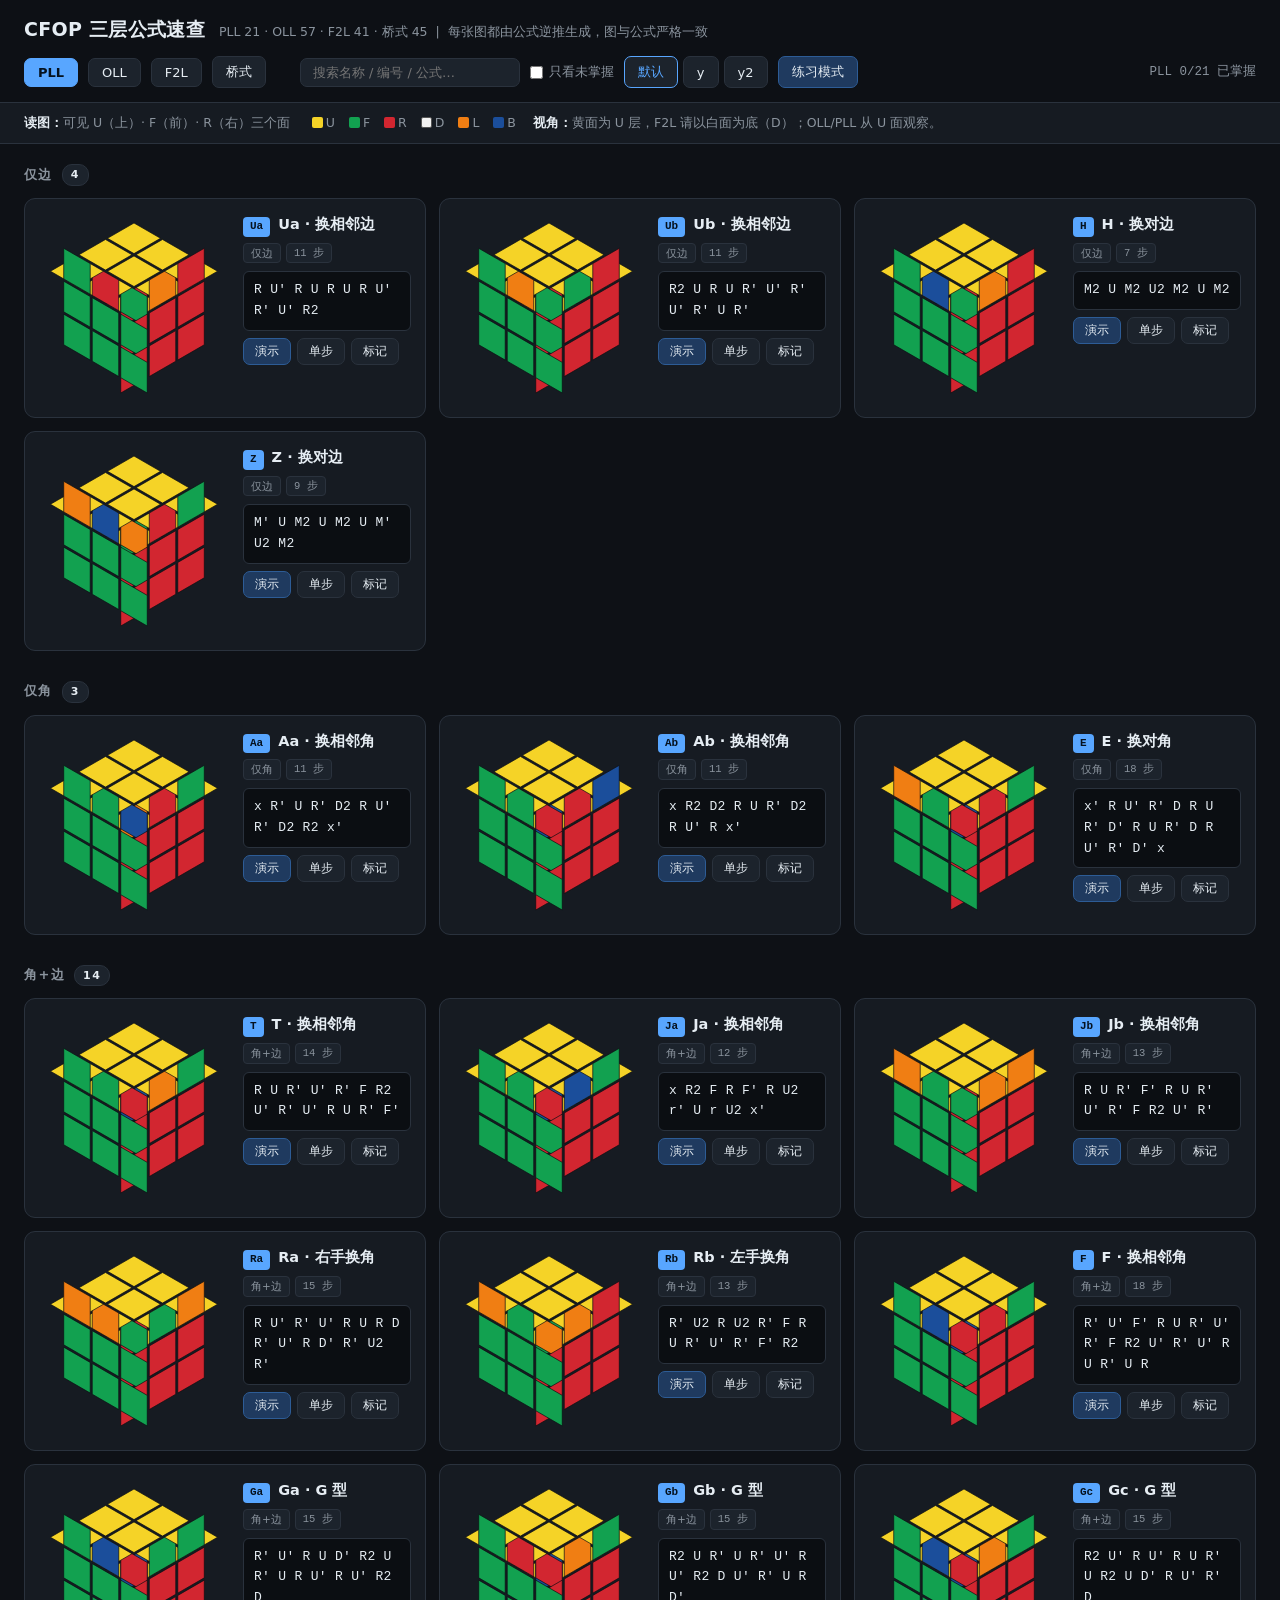
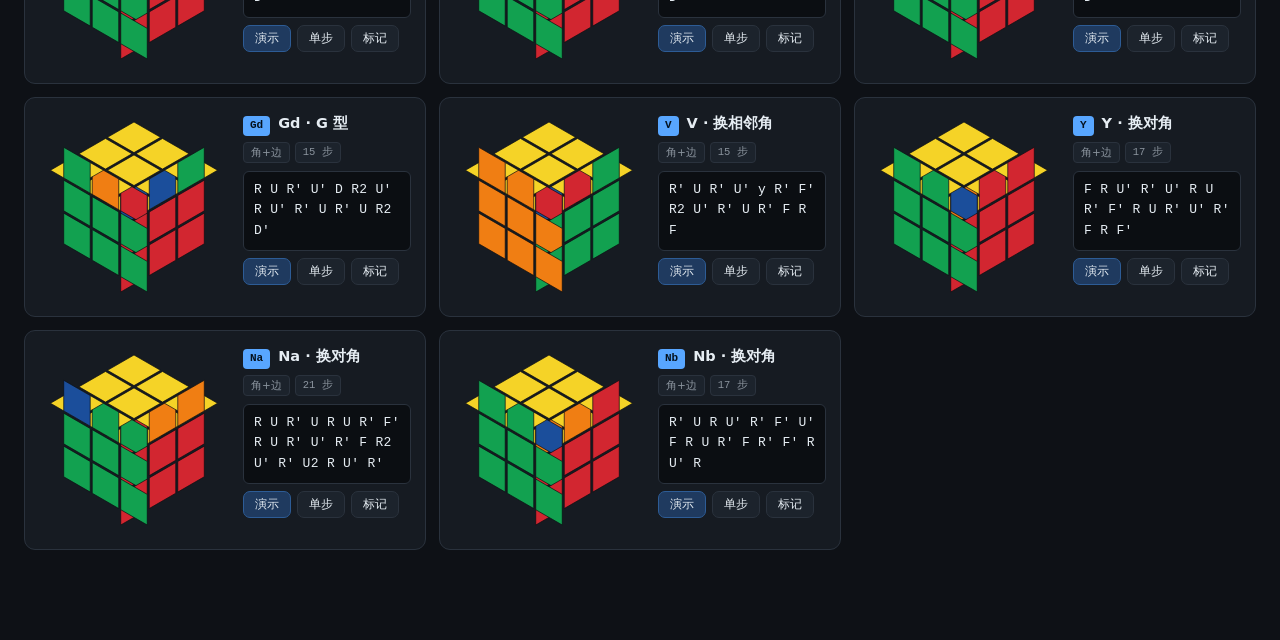
==== cfop/CFOP公式学习.html @ f7cc79d3 "Initial release of Cube Toolkit" ====
<!DOCTYPE html>
<html lang="zh-CN">
<head>
<meta charset="utf-8">
<meta name="viewport" content="width=device-width,initial-scale=1">
<title>CFOP 三层公式 · PLL / OLL / F2L + 桥式扩展</title>
<style>
:root {
  --bg: #0e1116;
  --panel: #161b22;
  --panel2: #1c232c;
  --line: #2a323d;
  --fg: #e6edf3;
  --dim: #8b949e;
  --acc: #58a6ff;
  --ok: #3fb950;
  --warn: #d29922;
}
* { box-sizing: border-box; margin: 0; padding: 0; }
body {
  background: var(--bg);
  color: var(--fg);
  font-family: "PingFang SC", "Microsoft YaHei", system-ui, -apple-system, sans-serif;
  line-height: 1.6;
}
code, .alg { font-family: "SF Mono", Consolas, "Courier New", monospace; }

/* 顶栏 */
header {
  position: sticky; top: 0; z-index: 20;
  background: rgba(14,17,22,.92);
  backdrop-filter: blur(12px);
  border-bottom: 1px solid var(--line);
  padding: 14px 24px;
}
.title { display: flex; align-items: baseline; gap: 14px; flex-wrap: wrap; }
.title h1 { font-size: 19px; font-weight: 650; letter-spacing: .3px; }
.title p { color: var(--dim); font-size: 12.5px; }
.ctrls { display: flex; gap: 10px; align-items: center; margin-top: 12px; flex-wrap: wrap; }

.tab, .btn, .vbtn {
  background: var(--panel2); color: var(--fg);
  border: 1px solid var(--line); border-radius: 7px;
  padding: 6px 13px; font-size: 13px; cursor: pointer;
  transition: .15s; font-family: inherit;
}
.tab:hover, .btn:hover, .vbtn:hover { border-color: var(--acc); color: var(--acc); }
.tab.on { background: var(--acc); color: #05121f; border-color: var(--acc); font-weight: 600; }
.vbtn.on { border-color: var(--acc); color: var(--acc); }
.btn.master.on { border-color: var(--ok); color: var(--ok); }
.btn.play { background: #1f3a5f; border-color: #2d5c96; }

input[type=search] {
  background: var(--panel2); border: 1px solid var(--line); border-radius: 7px;
  padding: 6px 12px; color: var(--fg); font-size: 13px; min-width: 220px;
  font-family: inherit;
}
input[type=search]:focus { outline: none; border-color: var(--acc); }
label.chk { display: flex; align-items: center; gap: 6px; color: var(--dim); font-size: 13px; cursor: pointer; }
#stat { margin-left: auto; color: var(--dim); font-size: 12.5px; font-family: "SF Mono", Consolas, monospace; }

/* 说明条 */
.legend {
  padding: 10px 24px; background: var(--panel);
  border-bottom: 1px solid var(--line);
  font-size: 12.5px; color: var(--dim);
}
.legend b { color: var(--fg); font-weight: 600; }
.legend .sw { display: inline-block; width: 11px; height: 11px; border-radius: 2px; margin: 0 3px 0 10px; vertical-align: -1px; }

/* 分组 */
main { padding: 20px 24px 60px; }
.group { margin-bottom: 30px; }
.group h2 {
  font-size: 13px; color: var(--dim); font-weight: 600;
  letter-spacing: 1.4px; text-transform: uppercase;
  margin-bottom: 12px; display: flex; align-items: center; gap: 9px;
}
.group h2 em {
  font-style: normal; background: var(--panel2); border: 1px solid var(--line);
  border-radius: 10px; padding: 1px 8px; font-size: 11px; color: var(--fg);
}
.grid {
  display: grid; gap: 13px;
  grid-template-columns: repeat(auto-fill, minmax(340px, 1fr));
}

/* 卡片 */
.card {
  background: var(--panel); border: 1px solid var(--line);
  border-radius: 11px; padding: 14px;
  display: flex; gap: 14px; align-items: flex-start;
  transition: .15s;
}
.card:hover { border-color: #3d4757; }
.fig { flex-shrink: 0; position: relative; }
.cube-box { width: 190px; height: 190px; position: relative; }
.cube-svg { display: block; }
.st { stroke: #0b0e12; stroke-width: .7; }
.stepbadge {
  position: absolute; top: 4px; left: 50%; transform: translateX(-50%);
  background: var(--acc); color: #05121f; font-size: 11.5px; font-weight: 600;
  padding: 2px 9px; border-radius: 11px; font-family: "SF Mono", Consolas, monospace;
  white-space: nowrap;
}
.info { flex: 1; min-width: 0; }
.head { display: flex; align-items: baseline; gap: 8px; flex-wrap: wrap; margin-bottom: 6px; }
.id {
  background: var(--acc); color: #05121f; font-size: 11px; font-weight: 700;
  padding: 1px 7px; border-radius: 4px;
  font-family: "SF Mono", Consolas, monospace;
}
.nm { font-size: 14.5px; font-weight: 600; }
.tags { display: flex; gap: 5px; flex-wrap: wrap; margin-bottom: 8px; }
.tag {
  background: var(--panel2); border: 1px solid var(--line); color: var(--dim);
  font-size: 10.5px; padding: 1px 7px; border-radius: 4px;
}
.tag.warn { color: var(--warn); border-color: #4a3c14; }
.tag.moves { font-family: "SF Mono", Consolas, monospace; }
.alg {
  background: #0b0e12; border: 1px solid var(--line); border-radius: 6px;
  padding: 8px 10px; font-size: 13px; letter-spacing: .3px;
  word-break: break-all; user-select: all; margin-bottom: 7px;
}
.note { color: var(--dim); font-size: 12px; margin-bottom: 9px; line-height: 1.5; }
.acts { display: flex; gap: 6px; }
.acts .btn { padding: 4px 11px; font-size: 12px; }

.empty { color: var(--dim); text-align: center; padding: 60px 0; }

/* 练习模式 */
#practice { padding: 26px 24px 60px; text-align: center; }
#pTitle { font-size: 15px; color: var(--dim); margin-bottom: 16px; }
#pCube { display: inline-block; margin-bottom: 18px; }
#pChoices { display: flex; gap: 7px; justify-content: center; flex-wrap: wrap; max-width: 900px; margin: 0 auto 20px; }
.btn.choice { font-size: 12.5px; padding: 5px 12px; }
.btn.choice.wrong { border-color: #d14343; color: #d14343; }

/* 3D 快照图 */
.cube-box img { display: block; width: 190px; height: 190px; }
.cube-box.snap { cursor: zoom-in; }

/* 3D 查看器浮层 */
.viewer {
  position: fixed; inset: 0; z-index: 60;
  background: rgba(4,7,11,.84);
  display: flex; align-items: center; justify-content: center;
}
.viewer-panel {
  background: var(--panel); border: 1px solid var(--line); border-radius: 14px;
  padding: 16px 18px; text-align: center; max-width: 94vw;
  box-shadow: 0 18px 60px rgba(0,0,0,.5);
}
.viewer-title { font-size: 15px; font-weight: 600; margin-bottom: 2px; text-align: left; }
.viewer-alg {
  background: #0b0e12; border: 1px solid var(--line); border-radius: 6px;
  padding: 6px 10px; font-size: 12.5px; color: var(--dim); text-align: left;
  font-family: "SF Mono", Consolas, monospace; margin: 6px 0 10px;
  max-width: 430px; word-break: break-all; user-select: all;
}
.viewer-stage {
  width: min(400px, 84vw); height: min(380px, 58vh); margin: 0 auto;
  touch-action: none; cursor: grab;
}
.viewer-stage:active { cursor: grabbing; }
.viewer-ctrls { display: flex; gap: 8px; justify-content: center; flex-wrap: wrap; margin-top: 12px; }
.viewer-hint { color: #55627a; font-size: 11px; margin-top: 8px; }

/* 练习模式 3D */
#pCube { display: inline-block; margin-bottom: 6px; touch-action: none; cursor: grab; }
#pCtrls { display: flex; gap: 8px; justify-content: center; margin-bottom: 16px; }


</style>
</head>
<body>

<header>
  <div class="title">
    <h1>CFOP 三层公式速查</h1>
    <p>PLL 21 · OLL 57 · F2L 41 · 桥式 45 &nbsp;|&nbsp; 每张图都由公式逆推生成，图与公式严格一致</p>
  </div>
  <div class="ctrls">
    <button class="tab on" data-tab="pll">PLL</button>
    <button class="tab" data-tab="oll">OLL</button>
    <button class="tab" data-tab="f2l">F2L</button>
    <button class="tab" data-tab="bridge">桥式</button>
    <span style="width:14px"></span>
    <input type="search" id="search" placeholder="搜索名称 / 编号 / 公式…">
    <label class="chk"><input type="checkbox" id="onlyTodo"> 只看未掌握</label>
    <span class="vbtn-group" style="display:flex;gap:5px">
      <button class="vbtn on" data-rot="">默认</button>
      <button class="vbtn" data-rot="y">y</button>
      <button class="vbtn" data-rot="y2">y2</button>
    </span>
    <button class="btn play" id="practiceBtn">练习模式</button>
    <span id="stat"></span>
  </div>
</header>

<div class="legend">
  <b>读图：</b>可见 U（上）· F（前）· R（右）三个面 &nbsp;
  <span class="sw" style="background:#F5D327"></span>U
  <span class="sw" style="background:#12A150"></span>F
  <span class="sw" style="background:#D22630"></span>R
  <span class="sw" style="background:#F2F2F2;border:1px solid #555"></span>D
  <span class="sw" style="background:#F07E13"></span>L
  <span class="sw" style="background:#1B4E9B"></span>B
  　<b>视角：</b>黄面为 U 层，F2L 请以白面为底（D）；OLL/PLL 从 U 面观察。
</div>

<main id="main"></main>

<section id="practice" hidden>
  <div id="pTitle"></div>
  <div id="pCube"></div>
  <div id="pCtrls" hidden>
    <button class="btn play" id="pPlay">▶ 演示公式</button>
    <button class="btn" id="pReset">↺ 复位</button>
  </div>
  <div id="pChoices"></div>
  <button class="btn" id="reveal">看答案</button>
  <button class="btn" id="exitPractice">退出练习</button>
</section>

<script>
/* =========================================================
   三阶魔方引擎 —— 纯前端，无依赖
   1) 状态模型：54 个贴纸，用「原始法向量」记录颜色来源
   2) 转动：支持 U D L R F B / M E S / r l u d f b / x y z，含 ' 与 2
   3) 渲染：等轴测投影出 U / F / R 三面 SVG
   4) 反推：由公式逆推「该公式对应的打乱状态」，保证图 formula 一致
   ========================================================= */

/* ---------- 面定义 ---------- */
const FACES = {
  U: { n: [0, 1, 0], r: [1, 0, 0], u: [0, 0, -1], color: '#F5D327', name: 'U' },
  R: { n: [1, 0, 0], r: [0, 0, -1], u: [0, 1, 0], color: '#D22630', name: 'R' },
  F: { n: [0, 0, 1], r: [1, 0, 0], u: [0, 1, 0], color: '#12A150', name: 'F' },
  D: { n: [0, -1, 0], r: [1, 0, 0], u: [0, 0, 1], color: '#F2F2F2', name: 'D' },
  L: { n: [-1, 0, 0], r: [0, 0, 1], u: [0, 1, 0], color: '#F07E13', name: 'L' },
  B: { n: [0, 0, -1], r: [-1, 0, 0], u: [0, 1, 0], color: '#1B4E9B', name: 'B' },
};
const FACE_ORDER = ['U', 'R', 'F', 'D', 'L', 'B'];

/* ---------- 54 个贴纸的坐标 ---------- */
const STICKERS = [];
const STICKER_INDEX = {};   // "Ux,y,z|nx,ny,nz" -> index
let _si = 0;
for (const f of FACE_ORDER) {
  const { n, r, u } = FACES[f];
  for (let row = -1; row <= 1; row++) {
    for (let col = -1; col <= 1; col++) {
      const p = [
        n[0] + r[0] * col + u[0] * row,
        n[1] + r[1] * col + u[1] * row,
        n[2] + r[2] * col + u[2] * row,
      ];
      STICKERS.push({ p, n: n.slice() });
      STICKER_INDEX[`${p[0]},${p[1]},${p[2]}|${n[0]},${n[1]},${n[2]}`] = _si;
      _si++;
    }
  }
}

/* ---------- 向量 / 旋转 ---------- */
const dot = (a, b) => a[0] * b[0] + a[1] * b[1] + a[2] * b[2];

/** 绕主轴旋转 90°（右手定则）。sign=+1 为 +90° */
function rot90(v, axis, sign) {
  const [x, y, z] = v;
  let o;
  if (axis === 'x') o = sign > 0 ? [x, -z, y] : [x, z, -y];
  else if (axis === 'y') o = sign > 0 ? [z, y, -x] : [-z, y, x];
  else o = sign > 0 ? [-y, x, z] : [y, -x, z];
  return o;
}

/* ---------- 转动表 ----------
   每项： { axis, keep(p)->bool, sign }
   sign = 绕正主轴旋转的圈数方向（+90° 为 1）
------------------------------------------------- */
// 面转顺时针 = 绕该面外法向 -90°
const MOVES = {
  U: { axis: 'y', test: (p) => p[1] === 1, sign: -1 },
  D: { axis: 'y', test: (p) => p[1] === -1, sign: 1 },
  R: { axis: 'x', test: (p) => p[0] === 1, sign: -1 },
  L: { axis: 'x', test: (p) => p[0] === -1, sign: 1 },
  F: { axis: 'z', test: (p) => p[2] === 1, sign: -1 },
  B: { axis: 'z', test: (p) => p[2] === -1, sign: 1 },
  // 夹层：M 同 L 方向，E 同 D 方向，S 同 F 方向
  M: { axis: 'x', test: (p) => p[0] === 0, sign: 1 },
  E: { axis: 'y', test: (p) => p[1] === 0, sign: 1 },
  S: { axis: 'z', test: (p) => p[2] === 0, sign: -1 },
  // 宽层
  r: { axis: 'x', test: (p) => p[0] >= 0, sign: -1 },
  l: { axis: 'x', test: (p) => p[0] <= 0, sign: 1 },
  u: { axis: 'y', test: (p) => p[1] >= 0, sign: -1 },
  d: { axis: 'y', test: (p) => p[1] <= 0, sign: 1 },
  f: { axis: 'z', test: (p) => p[2] >= 0, sign: -1 },
  b: { axis: 'z', test: (p) => p[2] <= 0, sign: 1 },
  // 双层 D（Dw = D E）
  Dw: { axis: 'y', test: (p) => p[1] <= 0, sign: 1 },
  // 整体转
  x: { axis: 'x', test: () => true, sign: -1 },
  y: { axis: 'y', test: () => true, sign: -1 },
  z: { axis: 'z', test: () => true, sign: -1 },
};

/* ---------- 状态 ---------- */
/** state[i] = 该位置贴纸的「原始法向量」，即颜色来源 */
function solvedState() {
  return STICKERS.map((s) => s.n.slice());
}
function cloneState(st) { return st.map((v) => v.slice()); }

/** 预计算：每个转动的 贴纸->目标位置 映射 */
const MOVE_MAP = {};
for (const key of Object.keys(MOVES)) {
  const mv = MOVES[key];
  const map = new Array(54);
  for (let i = 0; i < 54; i++) {
    const { p, n } = STICKERS[i];
    if (!mv.test(p)) { map[i] = -1; continue; }
    const np = rot90(p, mv.axis, mv.sign);
    const nn = rot90(n, mv.axis, mv.sign);
    map[i] = STICKER_INDEX[`${np[0]},${np[1]},${np[2]}|${nn[0]},${nn[1]},${nn[2]}`];
  }
  MOVE_MAP[key] = map;
}

function applyMove(state, key) {
  const base = key.replace(/['2]/g, '');
  const map = MOVE_MAP[base];
  if (!map) throw new Error('未知转动: ' + key);
  let times = 1;
  if (key.endsWith('2')) times = 2;
  else if (key.endsWith("'")) times = 3;
  let st = state;
  for (let t = 0; t < times; t++) {
    // 先原样保留未参与该层转动的贴纸，再写入转动后的贴纸
    const out = st.slice();
    for (let i = 0; i < 54; i++) {
      const j = map[i];
      if (j >= 0) out[j] = st[i];
    }
    st = out;
  }
  return st;
}

/* ---------- 公式解析 ----------
   支持：空格 / 无空格紧凑写法 / 括号重复 (abc)n / R2' / R'' /
        中文括号与标点 / 全角撇号
------------------------------------------------------------ */
const TURN_LETTERS = 'UDLRFBMESudlrfbxyz';

/** 括号重复展开：(inner)n -> inner inner ... */
function expandParens(s) {
  let guard = 0;
  while (s.indexOf('(') !== -1 && guard++ < 20) {
    const i = s.indexOf('(');
    const j = s.indexOf(')', i);
    if (j === -1) throw new Error('括号不匹配: ' + s);
    const inner = s.slice(i + 1, j);
    let k = j + 1, num = '';
    while (k < s.length && s[k] >= '0' && s[k] <= '9') { num += s[k]; k++; }
    const n = num === '' ? 1 : parseInt(num, 10);
    s = s.slice(0, i) + (inner.trim() + ' ').repeat(n).trim() + s.slice(k);
  }
  if (s.indexOf('(') !== -1 || s.indexOf(')') !== -1) throw new Error('括号不匹配: ' + s);
  return s;
}

/** 扫描解析：字母 + 可选数字 + 可选撇号（可重复） */
const PRIME = String.fromCharCode(39);

function tokenize(s) {
  const toks = [];
  for (let i = 0; i < s.length; i++) {
    const ch = s[i];
    if (ch === ' ' || ch === '\t') continue;
    if (TURN_LETTERS.indexOf(ch) === -1) {
      throw new Error('无法解析字符 "' + ch + '"（位置 ' + i + '）于: ' + s);
    }
    // 兼容 M2' / M'2 / M2'2 三种书写顺序
    let num = '', primes = 0;
    for (let k = 0; k < 2; k++) {
      while (i + 1 < s.length && s[i + 1] >= '0' && s[i + 1] <= '9') { num += s[++i]; }
      while (i + 1 < s.length && s[i + 1] === PRIME) { primes++; i++; }
    }
    let t = ch;
    if (num !== '' && num !== '1') t += num;
    if (primes > 0) {
      // M'2 == M2（转 2 次后再逆 1 次 = 转 1 次的逆）；M'' == M2
      if (num === '2') t = ch;else if (primes >= 2) t = ch + '2';
      else if (num === '3') t = ch + PRIME;
      else t += PRIME;
    }
    toks.push(t);
  }
  return toks;
}

function parseAlg(str) {
  let s = String(str)
    .replace(/[\uFF08\uFF09\u3010\u3011]/g, '()')
    .replace(/[\uFF0C\u3001\uFF1B]/g, ' ')
    .replace(/[\u2018\u2019\u02BC]/g, PRIME)
    .replace(/\s+/g, ' ')
    .trim();
  s = expandParens(s);
  const toks = tokenize(s);
  for (let i = 0; i < toks.length; i++) {
    if (!MOVES[toks[i].split(PRIME).join('').split('2').join('')]) {
      throw new Error('未知转动: ' + toks[i]);
    }
  }
  return toks;
}

function applyAlg(state, alg) {
  let st = cloneState(state);
  for (const t of parseAlg(alg)) st = applyMove(st, t);
  return st;
}

function invertAlg(alg) {
  return parseAlg(alg)
    .slice()
    .reverse()
    .map((t) => {
      const base = t.replace(/['2]/g, '');
      if (t.endsWith('2')) return base + '2';
      if (t.endsWith("'")) return base;
      return base + "'";
    })
    .join(' ');
}

/** 公式对应的「打乱状态」：把公式的逆操作作用在还原状态上 */
function caseFromAlg(alg) {
  return applyAlg(solvedState(), invertAlg(alg));
}

/* ---------- 校验用：读取块位置 ---------- */
const CORNER_POS = [
  [0, 1, 0], [1, 1, 0], [0, 1, 0], [1, 1, 0],   // 占位，下面重建
];
// 用「贴纸集合」定义 8 角 12 棱
const CORNER_DEFS = [
  { pos: [1, 1, 1], faces: ['U', 'R', 'F'] },
  { pos: [-1, 1, 1], faces: ['U', 'F', 'L'] },
  { pos: [-1, 1, -1], faces: ['U', 'L', 'B'] },
  { pos: [1, 1, -1], faces: ['U', 'B', 'R'] },
  { pos: [1, -1, 1], faces: ['D', 'F', 'R'] },
  { pos: [-1, -1, 1], faces: ['D', 'L', 'F'] },
  { pos: [-1, -1, -1], faces: ['D', 'B', 'L'] },
  { pos: [1, -1, -1], faces: ['D', 'R', 'B'] },
];
const EDGE_DEFS = [
  { pos: [1, 1, 0], faces: ['U', 'R'] },
  { pos: [0, 1, 1], faces: ['U', 'F'] },
  { pos: [-1, 1, 0], faces: ['U', 'L'] },
  { pos: [0, 1, -1], faces: ['U', 'B'] },
  { pos: [1, -1, 0], faces: ['D', 'R'] },
  { pos: [0, -1, 1], faces: ['D', 'F'] },
  { pos: [-1, -1, 0], faces: ['D', 'L'] },
  { pos: [0, -1, -1], faces: ['D', 'B'] },
  { pos: [1, 0, 1], faces: ['R', 'F'] },
  { pos: [-1, 0, 1], faces: ['L', 'F'] },
  { pos: [-1, 0, -1], faces: ['L', 'B'] },
  { pos: [1, 0, -1], faces: ['R', 'B'] },
];

function faceletIndexAt(pos, face) {
  const F = FACES[face];
  const rel = [pos[0] - F.n[0], pos[1] - F.n[1], pos[2] - F.n[2]];
  const col = dot(rel, F.r), row = dot(rel, F.u);
  return STICKER_INDEX[`${pos[0]},${pos[1]},${pos[2]}|${F.n[0]},${F.n[1]},${F.n[2]}`] !== undefined
    ? STICKER_INDEX[`${pos[0]},${pos[1]},${pos[2]}|${F.n[0]},${F.n[1]},${F.n[2]}`]
    : -1;
}

/* ---------- 校验工具 ----------
   块的「身份」= 该块三个/两个面的颜色集合（排序后的面名字符串）。
   从某个槽位读出颜色集合，就能唯一确定是哪一块，从而得到真实置换。
------------------------------------------------------------ */

/** 读出某个块位置 pos 上、属于面 f 的贴纸所显示的颜色（面名） */
function colorAt(state, pos, f) {
  const N = FACES[f].n;
  const i = STICKER_INDEX[pos[0] + ',' + pos[1] + ',' + pos[2] + '|' + N[0] + ',' + N[1] + ',' + N[2]];
  if (i === undefined) return null;
  const c = state[i];
  for (const name of FACE_ORDER) {
    const M = FACES[name].n;
    if (c[0] === M[0] && c[1] === M[1] && c[2] === M[2]) return name;
  }
  return null;
}

/** 槽位 -> 落在该槽位的块身份字符串 */
function slotIdentity(state, def) {
  return def.faces.map((f) => colorAt(state, def.pos, f)).sort().join('');
}
/** 定义的块 -> 它本来应是什么身份 */
function defIdentity(def) {
  return def.faces.slice().sort().join('');
}

/** 该槽位是否完全归位（位置对 + 朝向对） */
function slotSolved(state, def) {
  return def.faces.every((f, k) => colorAt(state, def.pos, f) === f);
}

/** 真实置换：pieceSlot[i] = 第 i 块当前所在的槽位下标；-1 表示该块丢失 */
function pieceSlots(state) {
  const cornerSlot = CORNER_DEFS.map((def) => {
    const id = defIdentity(def);
    for (let j = 0; j < CORNER_DEFS.length; j++) {
      if (slotIdentity(state, CORNER_DEFS[j]) === id) return j;
    }
    return -1;
  });
  const edgeSlot = EDGE_DEFS.map((def) => {
    const id = defIdentity(def);
    for (let j = 0; j < EDGE_DEFS.length; j++) {
      if (slotIdentity(state, EDGE_DEFS[j]) === id) return j;
    }
    return -1;
  });
  return { cornerSlot, edgeSlot };
}

/** 校验用状态快照 */
function pieceStatus(state) {
  return {
    corners: CORNER_DEFS.map((d) => ({ pos: d.pos, solved: slotSolved(state, d) })),
    edges: EDGE_DEFS.map((d) => ({ pos: d.pos, solved: slotSolved(state, d) })),
  };
}

/**
 * F2L 是否完好：D 层四角 + 十字四棱 + 中层四棱 全部原位
 * （即「除顶层外全部完成」，OLL / PLL 的前提）
 */
function f2lSolved(state) {
  let bad = 0;
  for (const d of CORNER_DEFS) if (d.pos[1] === -1 && !slotSolved(state, d)) bad++;
  for (const d of EDGE_DEFS) if (d.pos[1] === -1 && !slotSolved(state, d)) bad++;   // 十字
  for (const d of EDGE_DEFS) if (d.pos[1] === 0 && !slotSolved(state, d)) bad++;    // 中层
  return bad === 0;
}

/**
 * 合法的 F2L / 桥式 case：只允许「最后一对角棱」被打散。
 *  - D 层十字必须完好
 *  - D 层角块最多错 1 个（目标槽角）
 *  - 中层棱最多错 1 个（目标槽棱）
 *  - 顶层 4 角 4 棱 可自由错位（那是 U 层，不影响判定）
 */
function f2lCaseValid(state) {
  let badCorner = 0, badMidEdge = 0, badCross = 0;
  for (const d of CORNER_DEFS) if (d.pos[1] === -1 && !slotSolved(state, d)) badCorner++;
  for (const d of EDGE_DEFS) {
    if (d.pos[1] === -1 && !slotSolved(state, d)) badCross++;
    if (d.pos[1] === 0 && !slotSolved(state, d)) badMidEdge++;
  }
  return {
    ok: badCross === 0 && badCorner <= 1 && badMidEdge <= 1,
    badCorner, badMidEdge, badCross,
  };
}

/** U 面是否同色（OLL 完成后 / PLL 的前提） */
function uFaceUniform(state) {
  for (let r = -1; r <= 1; r++) {
    for (let c = -1; c <= 1; c++) {
      if (colorAt(state, [c, 1, -r], 'U') !== 'U') return false;
    }
  }
  return true;
}

/** 置换奇偶性：真实魔方的角、棱置换必须都是偶置换 */
function permutationParity(state) {
  const { cornerSlot, edgeSlot } = pieceSlots(state);
  const parity = (perm) => {
    for (let i = 0; i < perm.length; i++) if (perm[i] < 0) return null;   // 有块丢失
    const a = perm.slice();
    let swaps = 0;
    for (let i = 0; i < a.length; i++) {
      while (a[i] !== i) { const t = a[a[i]]; a[a[i]] = a[i]; a[i] = t; swaps++; }
    }
    return swaps % 2 === 0 ? 0 : 1;
  };
  return { corner: parity(cornerSlot), edge: parity(edgeSlot), cornerSlot, edgeSlot };
}

/** 整体旋转（x/y/z），用于把 case 归一化到标准视角 */
function rotateWhole(state, key) { return applyMove(state, key); }
const Y_ROTATIONS = ['y', "y'", 'y2'];

/* ---------- 渲染 ---------- */
const ISO = (p) => [(p[0] - p[2]) * 0.8660, (p[0] + p[2]) * 0.5 - p[1]];

function colorOfNormal(nn) {
  for (const f of FACE_ORDER) {
    const N = FACES[f].n;
    if (nn[0] === N[0] && nn[1] === N[1] && nn[2] === N[2]) return FACES[f].color;
  }
  return '#888';
}
function faceNameOfNormal(nn) {
  for (const f of FACE_ORDER) {
    const N = FACES[f].n;
    if (nn[0] === N[0] && nn[1] === N[1] && nn[2] === N[2]) return f;
  }
  return '?';
}

const VISIBLE = ['U', 'F', 'R'];

/**
 * 渲染等轴测 SVG
 * @param state 魔方状态
 * @param opts { size, gap, showFaceLabels, highlight:{corners:[],edges:[]}, dimOthers }
 */
function renderCubeSVG(state, opts = {}) {
  const size = opts.size || 180;
  const gap = opts.gap === undefined ? 0.07 : opts.gap;
  const pad = 10;
  const VIS = opts.faces || ['U', 'F', 'R'];

  /* 每个可见贴纸：直接用 STICKERS 里存好的真实 3D 位置，
     再向面内偏移半个贴纸宽度，得到四个角点的 3D 坐标。 */
  const items = [];
  for (let i = 0; i < 54; i++) {
    const st = STICKERS[i];
    const f = faceNameOfNormal(st.n);
    if (VIS.indexOf(f) === -1) continue;
    const F = FACES[f];
    // 面内基向量（单位化后即贴纸的边方向）
    const Rv = F.r, Uv = F.u;
    const half = 0.5 * (1 - gap);
    const corners = [];
    for (const [dc, dr] of [[-1, -1], [1, -1], [1, 1], [-1, 1]]) {
      const c3 = [
        st.p[0] + Rv[0] * dc * half + Uv[0] * dr * half,
        st.p[1] + Rv[1] * dc * half + Uv[1] * dr * half,
        st.p[2] + Rv[2] * dc * half + Uv[2] * dr * half,
      ];
      corners.push(ISO(c3));
    }
    items.push({ f, pts: corners, color: colorOfNormal(state[i]), pos: st.p });
  }

  // 投影包围盒
  let minX = 1e9, maxX = -1e9, minY = 1e9, maxY = -1e9;
  for (const it of items) {
    for (const [x, y] of it.pts) {
      minX = Math.min(minX, x); maxX = Math.max(maxX, x);
      minY = Math.min(minY, y); maxY = Math.max(maxY, y);
    }
  }
  const w = maxX - minX, h = maxY - minY;
  const scale = (size - pad * 2) / Math.max(w, h);
  const ox = pad + (size - pad * 2 - w * scale) / 2 - minX * scale;
  const oy = pad + (size - pad * 2 - h * scale) / 2 - minY * scale;

  // 画家算法：按深度 (x+y+z) 从远到近
  const depth = (p) => p[0] + p[1] + p[2];
  const draw = items.slice().sort((a, b) => depth(b.pos) - depth(a.pos));

  let body = '';
  for (const it of draw) {
    const pts = it.pts.map(([x, y]) => `${(x * scale + ox).toFixed(2)},${(y * scale + oy).toFixed(2)}`).join(' ');
    body += `<polygon points="${pts}" fill="${it.color}" class="st st-${it.f}" data-f="${it.f}"/>`;
  }

  let labels = '';
  if (opts.showFaceLabels) {
    const lab = { U: [0, 2.05, 0], F: [0, -1.9, 0], R: [1.9, 0, 0], D: [0, -1.9, 0], L: [-1.9, 0, 0], B: [0, 0, -1.9] };
    for (const f of VIS) {
      const p = lab[f];
      if (!p) continue;
      const [sx, sy] = ISO(p);
      labels += `<text x="${(sx * scale + ox).toFixed(1)}" y="${(sy * scale + oy).toFixed(1)}" class="flabel" text-anchor="middle" dominant-baseline="central">${f}</text>`;
    }
  }

  return `<svg viewBox="0 0 ${size} ${size}" width="${size}" height="${size}" xmlns="http://www.w3.org/2000/svg" class="cube-svg">
<g class="sticks">${body}</g>${labels}</svg>`;
}

/* 权威公式数据（cubingapp.com / speedcubebattle.com，多源交叉核对）
   所有条目经 audit.js 用魔方群性质校验：
     · 公式能解开由它自身反推的 case
     · case 底层完好（OLL/PLL 严格；F2L/桥式允许最后一对空槽）
     · 角块与棱块置换奇偶性一致（物理可实现）
   ========================================================= */

/* ---------------- PLL 21 ---------------- */
const pll = [
  { id: 'Ua', name: 'Ua · 换相邻边', grp: '仅边', alg: "R U' R U R U R U' R' U' R2" },
  { id: 'Ub', name: 'Ub · 换相邻边', grp: '仅边', alg: "R2 U R U R' U' R' U' R' U R'" },
  { id: 'H', name: 'H · 换对边', grp: '仅边', alg: "M2 U M2 U2 M2 U M2" },
  { id: 'Z', name: 'Z · 换对边', grp: '仅边', alg: "M' U M2 U M2 U M' U2 M2" },
  { id: 'Aa', name: 'Aa · 换相邻角', grp: '仅角', alg: "x R' U R' D2 R U' R' D2 R2 x'" },
  { id: 'Ab', name: 'Ab · 换相邻角', grp: '仅角', alg: "x R2 D2 R U R' D2 R U' R x'" },
  { id: 'E', name: 'E · 换对角', grp: '仅角', alg: "x' R U' R' D R U R' D' R U R' D R U' R' D' x" },
  { id: 'T', name: 'T · 换相邻角', grp: '角+边', alg: "R U R' U' R' F R2 U' R' U' R U R' F'" },
  { id: 'Ja', name: 'Ja · 换相邻角', grp: '角+边', alg: "x R2 F R F' R U2 r' U r U2 x'" },
  { id: 'Jb', name: 'Jb · 换相邻角', grp: '角+边', alg: "R U R' F' R U R' U' R' F R2 U' R'" },
  { id: 'Ra', name: 'Ra · 右手换角', grp: '角+边', alg: "R U' R' U' R U R D R' U' R D' R' U2 R'" },
  { id: 'Rb', name: 'Rb · 左手换角', grp: '角+边', alg: "R' U2 R U2 R' F R U R' U' R' F' R2" },
  { id: 'F', name: 'F · 换相邻角', grp: '角+边', alg: "R' U' F' R U R' U' R' F R2 U' R' U' R U R' U R" },
  { id: 'Ga', name: 'Ga · G 型', grp: '角+边', alg: "R' U' R U D' R2 U R' U R U' R U' R2 D" },
  { id: 'Gb', name: 'Gb · G 型', grp: '角+边', alg: "R2 U R' U R' U' R U' R2 D U' R' U R D'" },
  { id: 'Gc', name: 'Gc · G 型', grp: '角+边', alg: "R2 U' R U' R U R' U R2 U D' R U' R' D" },
  { id: 'Gd', name: 'Gd · G 型', grp: '角+边', alg: "R U R' U' D R2 U' R U' R' U R' U R2 D'" },
  { id: 'V', name: 'V · 换相邻角', grp: '角+边', alg: "R' U R' U' y R' F' R2 U' R' U R' F R F" },
  { id: 'Y', name: 'Y · 换对角', grp: '角+边', alg: "F R U' R' U' R U R' F' R U R' U' R' F R F'" },
  { id: 'Na', name: 'Na · 换对角', grp: '角+边', alg: "R U R' U R U R' F' R U R' U' R' F R2 U' R' U2 R U' R'" },
  { id: 'Nb', name: 'Nb · 换对角', grp: '角+边', alg: "R' U R U' R' F' U' F R U R' F R' F' R U' R" },
];

/* ---------------- OLL 57 ---------------- */
const oll = [
  { id: 1, name: 'Runway', grp: '点', alg: "R U2 R2 F R F' U2 R' F R F'" },
  { id: 2, name: 'Zamboni', grp: '点', alg: "F R U R' U' S R U R' U' f'" },
  { id: 3, name: 'Anti Nazi', grp: '点', alg: "R' F2 R2 U2 R' F R U2 R2 F2 R" },
  { id: 4, name: 'Nazi', grp: '点', alg: "R' F2 R2 U2 R' F' R U2 R2 F2 R" },
  { id: 17, name: 'Slash', grp: '点', alg: "(R U R' U) (R' F R F') U2 (R' F R F')" },
  { id: 18, name: 'Crown', grp: '点', alg: "R U2 R2 F R F' U2 M' U R U' r'" },
  { id: 19, name: 'Bunny', grp: '点', alg: "R' U2 F R U R' U' F2 U2 F R" },
  { id: 20, name: 'X', grp: '点', alg: "S R' U' R U R U R U' R' S'" },
  { id: 5, name: 'Lefty Square', grp: '方块', alg: "r' U2 R U R' U r" },
  { id: 6, name: 'Righty Square', grp: '方块', alg: "r U2 R' U' R U' r'" },
  { id: 21, name: 'H', grp: '线', alg: "F (R U R' U') (R U R' U') (R U R' U') F'" },
  { id: 22, name: 'Pi', grp: '线', alg: "R U2 R2 U' R2 U' R2 U2 R" },
  { id: 23, name: 'Headlights', grp: '线', alg: "R2 D R' U2 R D' R' U2 R'" },
  { id: 24, name: 'T', grp: '线', alg: "r U R' U' r' F R F'" },
  { id: 25, name: 'Bowtie', grp: '线', alg: "F' r U R' U' r' F R" },
  { id: 26, name: 'Anti Sune', grp: '十字', alg: "R U2 R' U' R U' R'" },
  { id: 27, name: 'Sune', grp: '十字', alg: "R U R' U R U2 R'" },
  { id: 28, name: 'Stealth', grp: '角', alg: "r U R' U' M U R U' R'" },
  { id: 57, name: 'Mummy', grp: '角', alg: "R U R' U' M' U R U' r'" },
  { id: 7, name: 'Lightning', grp: 'Z', alg: "r U R' U R U2 r'" },
  { id: 8, name: 'Reverse Lightning', grp: 'Z', alg: "r' U' R U' R' U2 r" },
  { id: 11, name: 'Downstairs', grp: 'Z', alg: "r' R2 U R' U R U2 R' U M'" },
  { id: 12, name: 'Upstairs', grp: 'Z', alg: "M' (R' U' R U' R' U2 R) U' M" },
  { id: 39, name: 'Fung', grp: 'Z', alg: "L F' L' U' L U F U' L'" },
  { id: 40, name: 'Anti Fung', grp: 'Z', alg: "R' F R U R' U' F' U R" },
  { id: 9, name: 'Kite', grp: '鱼', alg: "(R U R' U') R' F R2 U R' U' F'" },
  { id: 10, name: 'Anti Kite', grp: '鱼', alg: "R U R' U R' F R F' R U2 R'" },
  { id: 35, name: 'Fish Salad', grp: '鱼', alg: "R U2 R2 F R F' R U2 R'" },
  { id: 37, name: 'Mounted Fish', grp: '鱼', alg: "F R U' R' U' R U R' F'" },
  { id: 13, name: 'Gun', grp: '骑士', alg: "F U R U' R2 F' R U R U' R'" },
  { id: 14, name: 'Anti Gun', grp: '骑士', alg: "(R' F R) U (R' F' R) (F U' F')" },
  { id: 15, name: 'Squeegee', grp: '骑士', alg: "l' U' l L' U' L U l' U l" },
  { id: 16, name: 'Anti Squeegee', grp: '骑士', alg: "r U r' R U R' U' r U' r'" },
  { id: 29, name: 'Spotted Chameleon', grp: '笨拙', alg: "r2 D' r U r' D r2 U' r' U' r" },
  { id: 30, name: 'Anti Spotted Chameleon', grp: '笨拙', alg: "F R' F R2 U' R' U' R U R' F2" },
  { id: 41, name: 'Awkward Fish', grp: '笨拙', alg: "R U R' U R U2 R' F R U R' U' F'" },
  { id: 42, name: 'Lefty Awkward Fish', grp: '笨拙', alg: "R' U' R U' R' U2 R F R U R' U' F'" },
  { id: 31, name: 'Couch', grp: 'P', alg: "R' U' F U R U' R' F' R" },
  { id: 32, name: 'Anti Couch', grp: 'P', alg: "L U F' U' L' U L F L'" },
  { id: 43, name: 'Anti P', grp: 'P', alg: "R' U' F' U F R" },
  { id: 44, name: 'P', grp: 'P', alg: "F U R U' R' F'" },
  { id: 33, name: 'Shoelaces', grp: 'T', alg: "(R U R' U') (R' F R F')" },
  { id: 45, name: 'Suit Up', grp: 'T', alg: "F R U R' U' F'" },
  { id: 34, name: 'City', grp: 'C', alg: "f R f' U' r' U' R U M'" },
  { id: 46, name: "Sein' Headlights", grp: 'C', alg: "R' U' R' F R F' U R" },
  { id: 36, name: 'Wario', grp: 'W', alg: "R U R' F' R U R' U' R' F R U' R' F R F'" },
  { id: 38, name: 'Mario', grp: 'W', alg: "R U R' U R U' R' U' R' F R F'" },
  { id: 47, name: 'Anti Breakneck', grp: 'L', alg: "F' (L' U' L U) (L' U' L U) F" },
  { id: 48, name: 'Breakneck', grp: 'L', alg: "F (R U R' U') (R U R' U') F'" },
  { id: 49, name: 'Right Back Squeezy', grp: 'L', alg: "r U' r2 U r2 U r2 U' r" },
  { id: 50, name: 'Right Front Squeezy', grp: 'L', alg: "r' U r2 U' r2 U' r2 U r'" },
  { id: 53, name: 'Frying Pan', grp: 'L', alg: "r' U' R U' R' U R U' R' U2 r" },
  { id: 54, name: 'Anti Frying Pan', grp: 'L', alg: "r U R' U R U' R' U R U2 r'" },
  { id: 51, name: 'Bottlecap', grp: 'I', alg: "F (U R U' R') (U R U' R') F'" },
  { id: 52, name: 'Rice Cooker', grp: 'I', alg: "R' F' U' F U' R U R' U R" },
  { id: 55, name: 'Highway', grp: 'I', alg: "R' F U R U' R2 F' R2 U R' U' R" },
  { id: 56, name: 'Streetlights', grp: 'I', alg: "r U r' U R U' R' U R U' R' r U' r'" },
];

/* ---------------- F2L 41 情况（取「Front Right」即右前槽视角） ---------------- */
const f2l = [
  { id: 1, name: '三步插入', grp: '基本插入', alg: "U R U' R'" },
  { id: 2, name: '三步插入 · 前面式', grp: '基本插入', alg: "F R' F' R" },
  { id: 3, name: '三步插入 · 直角式', grp: '基本插入', alg: "F' U' F" },
  { id: 4, name: '三步插入 · 反手', grp: '基本插入', alg: "R U R'" },
  { id: 5, name: '分离式', grp: '分离', alg: "U' R U R' U2 R U' R'" },
  { id: 6, name: '分离式 · 双层', grp: '分离', alg: "U' r U' R' U R U r'" },
  { id: 7, name: '分离式 · 变体', grp: '分离', alg: "U' R U2 R' U' R U2 R'" },
  { id: 8, name: '分离式 · 转体', grp: '分离', alg: "y' R' U2 R U R' U2 R y" },
  { id: 9, name: '分离式 · 直角', grp: '分离', alg: "U' R U' R' U F' U' F" },
  { id: 10, name: '分离式 · 重复', grp: '分离', alg: "U' R U R' U R U R'" },
  { id: 19, name: '分离式 · 长版', grp: '分离', alg: "U R U2 R' U R U' R'" },
  { id: 20, name: '分离式 · 藏棱', grp: '分离', alg: "U' R U' R2 F R F' R U' R'" },
  { id: 21, name: '分离式 · 重复长', grp: '分离', alg: "U R U R' U R U' R'" },
  { id: 22, name: '分离式 · 双层反手', grp: '分离', alg: "r U' r' U2 r U r'" },
  { id: 11, name: '已相连', grp: '相连', alg: "U' R U2 R' U F' U' F" },
  { id: 12, name: '已相连 · 长版', grp: '相连', alg: "R U' R' U R U' R' U2 R U' R'" },
  { id: 13, name: '已相连 · 转体', grp: '相连', alg: "y' U R' U R U' R' U' R y" },
  { id: 14, name: '已相连 · 短版', grp: '相连', alg: "U' R U' R' U R U R'" },
  { id: 15, name: '已相连 · 十字', grp: '相连', alg: "R U R' U2 R U' R' U R U' R'" },
  { id: 16, name: '已相连 · 前面式', grp: '相连', alg: "R U' R' U2 F' U' F" },
  { id: 17, name: '已相连 · 简洁', grp: '相连', alg: "R U2 R' U' R U R'" },
  { id: 18, name: '已相连 · 转体式', grp: '相连', alg: "y' R' U2 R U R' U' R y" },
  { id: 23, name: '已相连 · 超长', grp: '相连', alg: "U R U' R' U' R U' R' U R U' R'" },
  { id: 24, name: '已相连 · 混合', grp: '相连', alg: "U' R U R2 F R F' R U' R'" },
  { id: 25, name: '角已入槽', grp: '角在槽', alg: "U' R' F R F' R U R'" },
  { id: 26, name: '角已入槽 · 反手', grp: '角在槽', alg: "U R U' R' F R' F' R" },
  { id: 27, name: '角已入槽 · 短版', grp: '角在槽', alg: "R U' R' U R U' R'" },
  { id: 28, name: '角已入槽 · 中式', grp: '角在槽', alg: "R U R' U' F R' F' R" },
  { id: 29, name: '角已入槽 · 反手长', grp: '角在槽', alg: "R' F R F' U R U' R'" },
  { id: 30, name: '角已入槽 · 重复', grp: '角在槽', alg: "R U R' U' R U R'" },
  { id: 31, name: '棱已入槽', grp: '棱在槽', alg: "U' R' F R F' R U' R'" },
  { id: 32, name: '棱已入槽 · 超长', grp: '棱在槽', alg: "U R U' R' U R U' R' U R U' R'" },
  { id: 33, name: '棱已入槽 · 双层', grp: '棱在槽', alg: "U' R U' R' U2 R U' R'" },
  { id: 34, name: '棱已入槽 · 反手', grp: '棱在槽', alg: "U R U R' U2 R U R'" },
  { id: 35, name: '棱已入槽 · 前面式', grp: '棱在槽', alg: "U' R U R' U F' U' F" },
  { id: 36, name: '棱已入槽 · 反手式', grp: '棱在槽', alg: "U F' U' F U' R U R'" },
  { id: 37, name: '角棱同槽', grp: '同槽', alg: "R2 U2 F R2 F' U2 R' U R'" },
  { id: 38, name: '角棱同槽 · 长版', grp: '同槽', alg: "R U' R' U' R U R' U2 R U' R'" },
  { id: 39, name: '角棱同槽 · 简洁', grp: '同槽', alg: "R U' R' U R U2 R' U R U' R'" },
  { id: 40, name: '角棱同槽 · 双层', grp: '同槽', alg: "r U' r' U2 r U r' R U R'" },
  { id: 41, name: '角棱同槽 · 双层反手', grp: '同槽', alg: "R U' R' r U' r' U2 r U r'" },
];

/* ---------------- 桥式（Roux Method）扩展 ----------------
   四步：左桥 → 右桥 → 顶层四角 → 后六棱+四心(6E4C，只用 U/M)
   桥式全程不做整体转动，故大量使用 M 层与双层转。
   ========================================================= */
const bridge = [
  /* —— 通用基本标态（与 CFOP 一致） —— */
  { id: 'B01', name: '右手标态 R U R撇', grp: '基本标态', alg: "R U R'", note: 'CFOP 与桥式通用的右手三步插入' },
  { id: 'B02', name: '右手标态 R U撇 R撇', grp: '基本标态', alg: "R U' R'", note: '右手反手插入' },
  { id: 'B03', name: '左手标态 L撇 U撇 L', grp: '基本标态', alg: "L' U' L", note: '左手三步插入，镜像于 B01' },
  { id: 'B04', name: '左手标态 L撇 U L', grp: '基本标态', alg: "L' U L", note: '左手反手插入' },
  /* —— 桥式新标态：把 R 换成双层 r，可处理「棱在底层、角在 U 层」 —— */
  { id: 'B05', name: '桥式新标态 r U r撇', grp: '桥式标态', alg: "r U r'", note: '关键扩展：棱块在底层时的起手' },
  { id: 'B06', name: '桥式新标态 r U撇 r撇', grp: '桥式标态', alg: "r U' r'", note: '桥式标态的反手方向' },
  { id: 'B07', name: '桥式新标态 l U撇 l撇', grp: '桥式标态', alg: "l U' l'", note: '左手侧对应的桥式标态' },
  { id: 'B08', name: '桥式新标态 l U l撇', grp: '桥式标态', alg: "l U l'", note: '左手侧桥式标态正手' },
  { id: 'B09', name: '桥式标态 l撇 U l', grp: '桥式标态', alg: "l' U l", note: '左手桥式标态' },
  { id: 'B10', name: '桥式标态 r U2 r撇 U r U撇 r撇', grp: '桥式标态', alg: "r U2 r' U r U' r'", note: '纯 U 层 case 的 M 层延伸解法' },
  /* —— M 层标态：桥式第三、四步主力 —— */
  { id: 'B11', name: 'M 层标态 M撇 U M', grp: 'M 层标态', alg: "M' U M", note: '最常见的 M 层过渡，全程高频使用' },
  { id: 'B12', name: 'M 层标态 M U撇 M撇', grp: 'M 层标态', alg: "M U' M'", note: '与 B11 互为逆' },
  { id: 'B13', name: 'M 层标态 M2 U M2', grp: 'M 层标态', alg: "M2 U M2", note: 'M2 为最顺手的中间层手法' },
  { id: 'B14', name: 'M 层标态 M撇 U2 M撇', grp: 'M 层标态', alg: "M' U2 M'", note: 'M 层加 U2 的加长变体' },
  /* —— [r]F 系列：角在顶层、棱并入 —— */
  { id: 'B15', name: 'rF 系列 · F撇', grp: '桥式套路', alg: "F'", note: '棱已在 M 层时的最简形式，1 步完成' },
  { id: 'B16', frag: true, name: 'rF 系列 · r F撇', grp: '桥式套路', alg: "r F'", note: '双层转后再 F 撇入槽' },
  { id: 'B17', name: 'rF 系列 · r2 F撇', grp: '桥式套路', alg: "r2 F'", note: '棱在 M 层但朝向相反时' },
  { id: 'B18', frag: true, name: 'rF 系列 · R撇 U撇 r撇 F撇', grp: '桥式套路', alg: "R' U' r' F'", note: '棱不在 M 层时先调到 M 层' },
  /* —— RF / MF 系列：棱在底层、角并入 —— */
  { id: 'B19', name: 'RF 系列 · R撇 F', grp: '桥式套路', alg: "R' F", note: '棱在底层色向朝下、角在 R 层朝右（最佳）' },
  { id: 'B20', name: 'RF 系列 · R F', grp: '桥式套路', alg: "R F", note: 'R F 系列' },
  { id: 'B21', name: 'RF 系列 · R2 F', grp: '桥式套路', alg: "R2 F", note: 'R2 F 系列' },
  { id: 'B22', frag: true, name: 'MF 系列 · M F', grp: '桥式套路', alg: "M F", note: '角在 DFR、棱在 M 层时的 M 层解法' },
  { id: 'B23', frag: true, name: 'MF 系列 · U2 M F', grp: '桥式套路', alg: "U2 M F", note: '先用 U 调整角位再 M F 入槽' },
  { id: 'B24', name: 'RF 系列 · R U R撇 F', grp: '桥式套路', alg: "R U R' F", note: '角位不佳时的 R 层调整版' },
  /* —— UF2 系列：棱在右边、角在 U 层朝上 —— */
  { id: 'B25', name: 'UF2 系列 · F2', grp: '桥式套路', alg: "F2", note: 'F2 略欠顺手，但配 U 极顺' },
  { id: 'B26', name: 'UF2 系列 · U撇 F2', grp: '桥式套路', alg: "U' F2", note: '也可用 F R撇 F撇 替代，更短' },
  { id: 'B27', name: 'UF2 系列 · U2 F2', grp: '桥式套路', alg: "U2 F2", note: 'U2 F2 系列' },
  /* —— Keyhole 插洞：角或棱已归位可借用 —— */
  { id: 'B28', name: 'Keyhole 角 · D R撇 D撇', grp: 'Keyhole', alg: "D R' D'", note: '桥式 keyhole 比 CFOP 少两步冗余（CFOP 为 D R U R撇 D撇）' },
  { id: 'B29', name: 'Keyhole 角 · R撇 D R', grp: 'Keyhole', alg: "R' D R", note: 'Keyhole 角块插入系列' },
  { id: 'B30', name: 'Keyhole 角 · D R2 D撇', grp: 'Keyhole', alg: "D R2 D'", note: 'Keyhole 角块插入系列' },
  { id: 'B31', frag: true, name: 'Keyhole 棱 · u撇 R', grp: 'Keyhole', alg: "u' R", note: '用双层转 u 做棱块 keyhole' },
  { id: 'B32', name: 'Keyhole 棱 · R2 u R撇 u撇', grp: 'Keyhole', alg: "R2 u R' u'", note: '比 B撇 R2 B 更顺手，且利于观察' },
  { id: 'B33', name: 'Keyhole 棱 · R撇 u R2 u撇', grp: 'Keyhole', alg: "R' u R2 u'", note: '比整体转体写法更顺手' },
  /* —— Step3 顶层四角 —— */
  { id: 'B34', name: 'Step3 顶角朝向 · Sune', grp: 'Step3 顶角', alg: "R U R' U R U2 R'", note: '一次性摆好顶层四角朝向' },
  { id: 'B35', name: 'Step3 顶角朝向 · Anti Sune', grp: 'Step3 顶角', alg: "L' U' L U' L' U2 L", note: '角块朝向的逆向公式' },
  { id: 'B36', name: 'Step3 顶角对齐 · Headlights', grp: 'Step3 顶角', alg: "R2 D (R' U2 R) D' (R' U2 R')", note: '角块朝向与位置一次到位' },
  { id: 'B37', name: 'Step3 顶棱朝向 · M撇 U2 M撇 U2 M撇 U撇 M撇', grp: 'Step3 顶角', alg: "M' U2 M' U2 M' U' M'", note: 'UL、UR、UF、DF 四棱朝向修正' },
  { id: 'B38', name: 'Step3 顶棱朝向 · M2', grp: 'Step3 顶角', alg: "M2", note: '左右两棱朝向一次翻转' },
  /* —— Step4 六棱四面 6E4C 收尾（只用 U 与 M） —— */
  { id: 'B39', name: 'Step4 换棱 · M撇 U M撇', grp: 'Step4 收尾', alg: "M' U M'", note: '最常见的 M 层换棱手法' },
  { id: 'B40', name: 'Step4 顶棱 · (M U)4', grp: 'Step4 收尾', alg: "(M U)4", note: '后六棱朝向：M 层上下翻转法' },
  { id: 'B41', frag: true, name: 'Step4 换棱 · M撇 U (M撇2 U)2', grp: 'Step4 收尾', alg: "M' U (M'2 U)2", note: '桥式第四步棱块归位' },
  { id: 'B42', name: 'Step4 换棱 · M撇2 U M撇2 U2', grp: 'Step4 收尾', alg: "M'2 U M'2 U2", note: '棱块归位变体' },
  { id: 'B43', frag: true, name: 'Step4 大三步 · U2 M U2', grp: 'Step4 收尾', alg: "U2 M U2", note: '上下交换，可把白色棱块直接归位' },
  { id: 'B44', name: 'Step4 大三步 · U2 M2 U2', grp: 'Step4 收尾', alg: "U2 M2 U2", note: '大三步的另一形态' },
  { id: 'B45', name: 'Step4 顶棱 · (M撇 U撇)4', grp: 'Step4 收尾', alg: "(M' U')4", note: 'B40 的逆向' },
];

/* =========================================================
   CFOP 三层 + 桥式扩展 · 交互学习网页
   所有 case 图由公式逆推生成，与公式严格一致
   ========================================================= */

/* ---------- 全局状态 ---------- */
let currentTab = 'pll';

/** 读取「已掌握」列表：数据损坏 / 非数组 / 存储不可用都不能让整页脚本挂掉 */
function loadMastered() {
  try {
    const v = JSON.parse(localStorage.getItem('cfop_mastered') || '[]');
    return Array.isArray(v) ? v.filter((x) => typeof x === 'string') : [];
  } catch (e) {
    return [];
  }
}

let mastered = new Set(loadMastered());
let practiceMode = false;
let practiceQueue = [];
let practiceIdx = 0;
let practiceScore = 0;

/* ---------- 视角控制 ---------- */
const VIEW = { rot: '' };   // '', 'y', "y'", 'y2'

function rotateIfNeeded(state) {
  return VIEW.rot ? applyMove(state, VIEW.rot) : state;
}

/* ---------- 渲染一个 case ---------- */
function renderCase(item, kind) {
  const wrap = document.createElement('div');
  wrap.className = 'card';

  const key = kind + ':' + item.id;
  const isMastered = mastered.has(key);

  // 图片区
  const figWrap = document.createElement('div');
  figWrap.className = 'fig';
  const box = document.createElement('div');
  box.className = 'cube-box';
  const st = caseFromAlg(item.alg);
  if (CUBE3D_OK) {
    // 3D 快照图（离屏 WebGL 渲染一次，卡片零开销）
    box.classList.add('snap');
    box.title = '点击查看可拖转的 3D 演示';
    const img = document.createElement('img');
    img.alt = item.id;
    box.appendChild(img);
    SNAP_QUEUE.push(rotateIfNeeded(st), (url) => { if (url) img.src = url; else box.classList.remove('snap'); });
    box.onclick = () => openViewer(item);
  } else {
    box.innerHTML = renderCubeSVG(rotateIfNeeded(st), { size: 190 });
  }
  figWrap.appendChild(box);
  wrap.appendChild(figWrap);

  // 文字区
  const info = document.createElement('div');
  info.className = 'info';

  const head = document.createElement('div');
  head.className = 'head';
  head.innerHTML = `<span class="id">${item.id}</span><span class="nm">${item.name}</span>`;
  info.appendChild(head);

  const tags = document.createElement('div');
  tags.className = 'tags';
  tags.innerHTML = `<span class="tag">${item.grp}</span>` +
    (item.frag ? '<span class="tag warn">手法片段 · 需接续</span>' : '') +
    `<span class="tag moves">${parseAlg(item.alg).length} 步</span>`;
  info.appendChild(tags);

  const alg = document.createElement('div');
  alg.className = 'alg';
  alg.textContent = parseAlg(item.alg).join(' ');
  info.appendChild(alg);

  if (item.note) {
    const note = document.createElement('div');
    note.className = 'note';
    note.textContent = item.note;
    info.appendChild(note);
  }

  const acts = document.createElement('div');
  acts.className = 'acts';
  const btnPlay = document.createElement('button');
  btnPlay.className = 'btn play';
  btnPlay.textContent = '演示';
  btnPlay.onclick = () => CUBE3D_OK ? openViewer(item, true) : animate(item, box);
  const btnStep = document.createElement('button');
  btnStep.className = 'btn';
  btnStep.textContent = '单步';
  btnStep.onclick = () => CUBE3D_OK ? openViewer(item, false, true) : stepOnce(item, box);
  const btnM = document.createElement('button');
  btnM.className = 'btn master' + (isMastered ? ' on' : '');
  btnM.textContent = isMastered ? '已掌握' : '标记';
  btnM.onclick = () => {
    const k = kind + ':' + item.id;
    if (mastered.has(k)) { mastered.delete(k); btnM.textContent = '标记'; btnM.classList.remove('on'); }
    else { mastered.add(k); btnM.textContent = '已掌握'; btnM.classList.add('on'); }
    localStorage.setItem('cfop_mastered', JSON.stringify([...mastered]));
    updateStat();
  };
  acts.appendChild(btnPlay);
  acts.appendChild(btnStep);
  acts.appendChild(btnM);
  info.appendChild(acts);

  wrap.appendChild(info);
  return wrap;
}

/* ---------- 动画 ---------- */
function animate(item, box) {
  const toks = parseAlg(item.alg);
  let st = caseFromAlg(item.alg);
  if (VIEW.rot) st = rotateIfNeeded(st);
  let i = 0;
  box.innerHTML = renderCubeSVG(st, { size: 190 });
  const badge = document.createElement('div');
  badge.className = 'stepbadge';
  box.appendChild(badge);
  const timer = setInterval(() => {
    if (i >= toks.length) {
      clearInterval(timer);
      badge.textContent = '完成 ✓';
      setTimeout(() => { if (badge.parentNode) badge.parentNode.removeChild(badge); }, 900);
      return;
    }
    st = applyMove(st, toks[i]);
    box.innerHTML = renderCubeSVG(st, { size: 190 });
    const b = document.createElement('div');
    b.className = 'stepbadge';
    b.textContent = toks[i] + '  (' + (i + 1) + '/' + toks.length + ')';
    box.appendChild(b);
    i++;
  }, 620);
}

function stepOnce(item, box) {
  const toks = parseAlg(item.alg);
  let st = box._st || (box._st = rotateIfNeeded(caseFromAlg(item.alg)));
  box._i = box._i || 0;
  if (box._i >= toks.length) { box._i = 0; box._st = rotateIfNeeded(caseFromAlg(item.alg)); st = box._st; }
  st = applyMove(st, toks[box._i]);
  box._st = st; box._i++;
  box.innerHTML = renderCubeSVG(st, { size: 190 });
  const b = document.createElement('div');
  b.className = 'stepbadge';
  b.textContent = toks[box._i - 1] + '  (' + box._i + '/' + toks.length + ')';
  box.appendChild(b);
}

/* ---------- 分组与筛选 ---------- */
function groupsOf(kind) {
  const src = { f2l: f2l, oll: oll, pll: pll, bridge: bridge }[kind];
  const m = new Map();
  for (const it of src) {
    if (!m.has(it.grp)) m.set(it.grp, []);
    m.get(it.grp).push(it);
  }
  return m;
}

function render() {
  const main = document.getElementById('main');
  main.innerHTML = '';
  const q = document.getElementById('search').value.trim().toLowerCase();
  const onlyTodo = document.getElementById('onlyTodo').checked;

  for (const [grp, items] of groupsOf(currentTab)) {
    const list = items.filter((it) => {
      if (q && !(it.name.toLowerCase().includes(q) || String(it.id).toLowerCase().includes(q) || it.alg.toLowerCase().includes(q))) return false;
      if (onlyTodo && mastered.has(currentTab + ':' + it.id)) return false;
      return true;
    });
    if (!list.length) continue;

    const sec = document.createElement('section');
    sec.className = 'group';
    const h = document.createElement('h2');
    h.innerHTML = `<span>${grp}</span><em>${list.length}</em>`;
    sec.appendChild(h);
    const grid = document.createElement('div');
    grid.className = 'grid';
    for (const it of list) grid.appendChild(renderCase(it, currentTab));
    sec.appendChild(grid);
    main.appendChild(sec);
  }
  if (!main.children.length) {
    main.innerHTML = '<div class="empty">没有匹配的条目</div>';
  }
  updateStat();
}

function updateStat() {
  const src = { f2l: f2l, oll: oll, pll: pll, bridge: bridge }[currentTab];
  const n = src.filter((it) => mastered.has(currentTab + ':' + it.id)).length;
  document.getElementById('stat').textContent = `${currentTab.toUpperCase()} ${n}/${src.length} 已掌握`;
}

/* ---------- 练习模式 ---------- */
let practiceCube = null;

function practiceCubeEnsure() {
  if (practiceCube) return practiceCube;
  const box = document.getElementById('pCube');
  practiceCube = new Cube3D(box, { size: 280 });
  document.getElementById('pCtrls').hidden = false;
  return practiceCube;
}

function startPractice() {
  practiceMode = true;
  const src = { f2l: f2l, oll: oll, pll: pll, bridge: bridge }[currentTab];
  practiceQueue = src.filter((it) => !mastered.has(currentTab + ':' + it.id));
  if (!practiceQueue.length) practiceQueue = src.slice();
  practiceIdx = 0;
  practiceScore = 0;
  document.getElementById('practice').hidden = false;
  document.getElementById('main').hidden = true;
  drawPractice();
}

function drawPractice() {
  const box = document.getElementById('pCube');
  const it = practiceQueue[practiceIdx];
  if (CUBE3D_OK) {
    practiceCubeEnsure().setState(rotateIfNeeded(caseFromAlg(it.alg)));
    document.getElementById('pCtrls').hidden = false;
  } else {
    box.innerHTML = renderCubeSVG(rotateIfNeeded(caseFromAlg(it.alg)), { size: 260 });
  }
  document.getElementById('pTitle').textContent = `第 ${practiceIdx + 1} / ${practiceQueue.length} 题 · 正确 ${practiceScore}`;
  const choices = { pll: ['Ua','Ub','H','Z','Aa','Ab','E','T','Ja','Jb','Ra','Rb','F','Ga','Gb','Gc','Gd','V','Y','Na','Nb'],
                    oll: oll.map((o) => o.name), f2l: f2l.map((o) => o.name),
                    bridge: bridge.map((o) => o.name) }[currentTab];
  const wrap = document.getElementById('pChoices');
  wrap.innerHTML = '';
  choices.forEach((c) => {
    const b = document.createElement('button');
    b.className = 'btn choice';
    b.textContent = c;
    b.onclick = () => {
      // PLL 的选项用的是 id（Ua / H / Z …），其他页用的是 name，
      // 两边都要能判对，否则 PLL 练习点了正确答案也不会前进
      if (c === it.id || c === it.name) { practiceScore++; nextPractice(); }
      else { b.classList.add('wrong'); setTimeout(() => b.classList.remove('wrong'), 400); }
    };
    wrap.appendChild(b);
  });
}

function nextPractice() {
  practiceIdx++;
  if (practiceIdx >= practiceQueue.length) {
    document.getElementById('pTitle').textContent = `完成！共 ${practiceQueue.length} 题，正确 ${practiceScore}`;
    document.getElementById('pCube').innerHTML = '';
    document.getElementById('pChoices').innerHTML = '';
    document.getElementById('pCtrls').hidden = true;
    if (practiceCube) { practiceCube.dispose(); practiceCube = null; }
    return;
  }
  drawPractice();
}

function exitPractice() {
  practiceMode = false;
  document.getElementById('practice').hidden = true;
  document.getElementById('main').hidden = false;
  if (practiceCube) { practiceCube.dispose(); practiceCube = null; }
  document.getElementById('pCtrls').hidden = true;
}

/* ---------- 事件绑定 ---------- */
function init() {
  document.querySelectorAll('.tab').forEach((b) => {
    b.onclick = () => {
      document.querySelectorAll('.tab').forEach((x) => x.classList.remove('on'));
      b.classList.add('on');
      currentTab = b.dataset.tab;
      render();
    };
  });
  document.getElementById('search').oninput = render;
  document.getElementById('onlyTodo').onchange = render;
  document.getElementById('practiceBtn').onclick = startPractice;
  document.getElementById('exitPractice').onclick = exitPractice;
  document.getElementById('reveal').onclick = () => {
    const it = practiceQueue[practiceIdx];
    if (!it) return;          // 练习已结束 / 尚未开始：此处没有当前题，避免报错
    alert(`${it.id} ${it.name}\n${parseAlg(it.alg).join(' ')}`);
  };
  document.querySelectorAll('.vbtn').forEach((b) => {
    b.onclick = () => {
      VIEW.rot = b.dataset.rot;
      document.querySelectorAll('.vbtn').forEach((x) => x.classList.remove('on'));
      b.classList.add('on');
      render();
    };
  });
  render();
}

document.addEventListener('DOMContentLoaded', init);

</script>

<!-- ============ 3D 可视化（Three.js，本地离线库） ============ -->
<script src="three.min.js"></script>
<script>
/* =========================================================
   3D 渲染模块
   1) SNAP3D：离屏渲染每个 case 的 3D 快照图（卡片用，零常驻开销）
   2) Cube3D：可拖转、可播放层转动动画的交互 3D（查看器/练习模式用）
   状态模型与上方引擎同源（54 贴纸），保证图与公式严格一致
   ========================================================= */
const CUBE3D_OK = (() => {
  if (typeof THREE === 'undefined') return false;
  try {
    const c = document.createElement('canvas');
    return !!(c.getContext('webgl2') || c.getContext('webgl') || c.getContext('experimental-webgl'));
  } catch (e) { return false; }
})();

const CUBE_NORMALS = { U: [0,1,0], D: [0,-1,0], F: [0,0,1], B: [0,0,-1], R: [1,0,0], L: [-1,0,0] };

/** 通用：搭 27 个 cubie（黑塑料底 + 彩色贴纸面片），返回 cubie 数组 */
function buildCubies(cubeGroup) {
  const plastic = new THREE.MeshStandardMaterial({ color: 0x12141a, roughness: 0.55, metalness: 0.15 });
  const boxGeo = new THREE.BoxGeometry(0.96, 0.96, 0.96);
  const stickerGeo = new THREE.PlaneGeometry(0.82, 0.82);
  const cubies = [];
  for (let x = -1; x <= 1; x++) for (let y = -1; y <= 1; y++) for (let z = -1; z <= 1; z++) {
    const mesh = new THREE.Mesh(boxGeo, plastic);
    mesh.position.set(x, y, z);
    for (const f of FACE_ORDER) {
      const n = CUBE_NORMALS[f];
      const on = (n[0] && n[0] === x) || (n[1] && n[1] === y) || (n[2] && n[2] === z);
      if (!on) continue;
      const p = new THREE.Mesh(stickerGeo, new THREE.MeshStandardMaterial({
        color: new THREE.Color(FACES[f].color), roughness: 0.28, metalness: 0.05,
      }));
      p.position.set(n[0] * 0.485, n[1] * 0.485, n[2] * 0.485);
      // 贴纸 +z 轴严格对齐面法向（lookAt 用世界坐标会倾斜角/棱块上的贴纸）
      p.quaternion.setFromUnitVectors(new THREE.Vector3(0, 0, 1), new THREE.Vector3(n[0], n[1], n[2]));
      p.userData.localN = n.slice();     // cubie 本地坐标中的贴纸法向
      mesh.add(p);
    }
    cubeGroup.add(mesh);
    cubies.push({ mesh });
  }
  return cubies;
}

/** 通用：按 54 贴纸状态给 cubie 贴纸染色 */
const _paintV = typeof THREE !== 'undefined' ? new THREE.Vector3() : null;
function paintCubies(cubies, state) {
  for (const { mesh } of cubies) {
    const p = mesh.position;
    const posKey = Math.round(p.x) + ',' + Math.round(p.y) + ',' + Math.round(p.z);
    for (const child of mesh.children) {
      // 贴纸世界法向 = 本地法向随 cubie 朝向旋转（朝向恒为 90° 的整数倍，可直接取整）
      _paintV.fromArray(child.userData.localN).applyQuaternion(mesh.quaternion);
      const nKey = Math.round(_paintV.x) + ',' + Math.round(_paintV.y) + ',' + Math.round(_paintV.z);
      const idx = STICKER_INDEX[posKey + '|' + nKey];
      if (idx === undefined) continue;
      child.material.color.set(colorOfNormal(state[idx]));
    }
  }
}

function addStdLights(scene) {
  scene.add(new THREE.HemisphereLight(0xffffff, 0x223044, 1.05));
  const key = new THREE.DirectionalLight(0xffffff, 1.6); key.position.set(5, 8, 6); scene.add(key);
  const fill = new THREE.DirectionalLight(0x88aaff, 0.5); fill.position.set(-6, -3, -4); scene.add(fill);
}

/* ---------- 快照渲染器（单例，按需创建） ---------- */
const SNAP3D = (() => {
  if (!CUBE3D_OK) return () => null;
  let r = null, scene, camera, cubies, ok = null;
  function ensure(px) {
    if (ok !== null) return ok;
    try {
      r = new THREE.WebGLRenderer({ antialias: true, alpha: true, preserveDrawingBuffer: true });
      r.setPixelRatio(1);
      r.setSize(px, px);
      scene = new THREE.Scene();
      camera = new THREE.PerspectiveCamera(38, 1, 0.1, 100);
      camera.position.set(4.2, 4.2, 6.4);
      camera.lookAt(0, 0, 0);
      addStdLights(scene);
      const g = new THREE.Group(); scene.add(g);
      cubies = buildCubies(g);
      ok = true;
    } catch (e) { ok = false; }
    return ok;
  }
  return (state, px) => {
    if (!ensure(px * 2)) return null;   // 2x 分辨率保证清晰
    paintCubies(cubies, state);
    r.render(scene, camera);
    return r.domElement.toDataURL('image/png');
  };
})();

/* ---------- 快照任务队列（逐张渲染，不阻塞页面） ---------- */
const SNAP_QUEUE = {
  jobs: [], busy: false,
  push(state, cb) { this.jobs.push([state, cb]); this.drain(); },
  drain() {
    if (this.busy) return;
    this.busy = true;
    const stepFn = () => {
      if (!this.jobs.length) { this.busy = false; return; }
      const [st, cb] = this.jobs.shift();
      cb(SNAP3D(st, 190));
      setTimeout(stepFn, 0);
    };
    setTimeout(stepFn, 0);
  },
};

/* ---------- 交互 3D 魔方 ---------- */
class Cube3D {
  constructor(container, opts = {}) {
    this.size = opts.size || 300;
    this.speed = opts.speed || 260;
    const w = container.clientWidth || this.size;
    const h = container.clientHeight || this.size;
    this.renderer = new THREE.WebGLRenderer({ antialias: true, alpha: true });
    this.renderer.setPixelRatio(Math.min(window.devicePixelRatio || 1, 2));
    this.renderer.setSize(w, h);
    container.appendChild(this.renderer.domElement);

    this.scene = new THREE.Scene();
    this.camera = new THREE.PerspectiveCamera(38, w / h, 0.1, 100);
    this.camera.position.set(4.2, 4.2, 6.4);
    this.camera.lookAt(0, 0, 0);
    addStdLights(this.scene);

    this.wrap = new THREE.Group(); this.scene.add(this.wrap);
    this.cubeGroup = new THREE.Group(); this.wrap.add(this.cubeGroup);
    this.cubies = buildCubies(this.cubeGroup);

    /* 拖动视角（默认 0：相机本身已在 3/4 视角，看到 U/F/R 三面） */
    let yaw = 0, pitch = 0, dragging = false, lx = 0, ly = 0;
    const dom = this.renderer.domElement;
    dom.style.touchAction = 'none';
    dom.addEventListener('pointerdown', (e) => { dragging = true; lx = e.clientX; ly = e.clientY; dom.setPointerCapture(e.pointerId); });
    dom.addEventListener('pointermove', (e) => {
      if (!dragging) return;
      yaw -= (e.clientX - lx) * 0.008; pitch -= (e.clientY - ly) * 0.008;
      pitch = Math.max(-1.35, Math.min(1.35, pitch));
      lx = e.clientX; ly = e.clientY;
    });
    dom.addEventListener('pointerup', () => dragging = false);
    dom.addEventListener('pointercancel', () => dragging = false);
    this._orbit = () => { this.wrap.rotation.set(pitch, yaw, 0, 'YXZ'); };
    this.resetView = () => { yaw = 0; pitch = 0; };

    this.queue = []; this.animating = false; this.state = null; this.onDone = null;
    this._dead = false;
    const loop = () => {
      if (this._dead) return;
      this._orbit();
      this.renderer.render(this.scene, this.camera);
      requestAnimationFrame(loop);
    };
    loop();
  }
  setState(st) { this.state = st; this.paint(); }
  paint() { paintCubies(this.cubies, this.state); }
  play(algStr, onDone) { this.queue = parseAlg(algStr).slice(); this.onDone = onDone || null; this.pump(); }
  pause() { this.queue = []; this.onDone = null; }
  stepToken(tok, onDone) { this.queue = [tok]; this.onDone = onDone || null; this.pump(); }
  pump() {
    if (this.animating) return;
    const tok = this.queue.shift();
    if (!tok) { if (this.onDone) { const f = this.onDone; this.onDone = null; f(); } return; }
    const mv = MOVES[tok.replace(/['2]/g, '')];
    const sel = this.cubies.filter(({ mesh }) => {
      const p = mesh.position;
      return mv.test([Math.round(p.x), Math.round(p.y), Math.round(p.z)]);
    });
    const turns = tok.endsWith('2') ? 2 : tok.endsWith("'") ? 3 : 1;
    const total = mv.sign * turns * Math.PI / 2;   // 面转顺时针 = 绕正轴负方向
    const axis = { x: new THREE.Vector3(1,0,0), y: new THREE.Vector3(0,1,0), z: new THREE.Vector3(0,0,1) }[mv.axis];
    this.animating = true;
    const pivot = new THREE.Group(); this.cubeGroup.add(pivot);
    for (const { mesh } of sel) pivot.attach(mesh);
    const t0 = performance.now(), dur = this.speed;
    const tick = (now) => {
      const k = Math.min(1, (now - t0) / dur);
      const e = 1 - Math.pow(1 - k, 3);          // easeOutCubic
      pivot.setRotationFromAxisAngle(axis, total * e);
      if (k < 1) { requestAnimationFrame(tick); return; }
      for (const { mesh } of sel) { this.cubeGroup.attach(mesh); this.snapMesh(mesh); }
      pivot.removeFromParent();
      this.state = applyMove(this.state, tok);   // 引擎同步推进一格
      this.paint();
      this.animating = false;
      this.pump();
    };
    requestAnimationFrame(tick);
  }
  snapMesh(mesh) {
    mesh.position.set(Math.round(mesh.position.x), Math.round(mesh.position.y), Math.round(mesh.position.z));
    const m = new THREE.Matrix4().makeRotationFromQuaternion(mesh.quaternion);
    const el = m.elements;
    for (let i = 0; i < 16; i++) el[i] = Math.round(el[i]);
    mesh.quaternion.setFromRotationMatrix(m);
  }
  dispose() { this._dead = true; this.renderer.dispose(); this.renderer.domElement.remove(); }
}

/* ---------- 3D 查看器浮层 ---------- */
let viewerEl = null, viewerCube = null, viewerItem = null, viewerBase = null, viewerStepI = 0;

function openViewer(item, autoplay = false, stepFirst = false) {
  if (!viewerEl) {
    viewerEl = document.createElement('div');
    viewerEl.className = 'viewer';
    viewerEl.style.display = 'none';
    viewerEl.innerHTML = `<div class="viewer-panel">
      <div class="viewer-title"></div>
      <div class="viewer-alg"></div>
      <div class="viewer-stage"></div>
      <div class="viewer-ctrls">
        <button class="btn play" data-a="play">▶ 播放公式</button>
        <button class="btn" data-a="pause">⏸ 暂停</button>
        <button class="btn" data-a="step">单步 ▸</button>
        <button class="btn" data-a="reset">↺ 复位</button>
        <select data-a="speed"><option value="420">慢速</option><option value="260" selected>中速</option><option value="130">快速</option></select>
        <button class="btn" data-a="close">✕ 关闭</button>
      </div>
      <div class="viewer-hint">拖动魔方可旋转视角 · Esc 关闭</div>
    </div>`;
    document.body.appendChild(viewerEl);
    viewerCube = new Cube3D(viewerEl.querySelector('.viewer-stage'), { size: 400 });
    viewerEl.addEventListener('click', (e) => {
      const t = e.target.closest('[data-a]');
      if (e.target === viewerEl) { closeViewer(); return; }
      if (!t) return;
      const a = t.dataset.a;
      if (a === 'close') closeViewer();
      else if (a === 'play') { viewerCube.setState(viewerBase); viewerStepI = 0; viewerCube.play(viewerItem.alg); }
      else if (a === 'pause') viewerCube.pause();
      else if (a === 'step') stepViewer();
      else if (a === 'reset') { viewerCube.setState(viewerBase); viewerStepI = 0; }
      else if (a === 'speed') viewerCube.speed = +t.value;
    });
    document.addEventListener('keydown', (e) => { if (e.key === 'Escape' && viewerEl && viewerEl.style.display !== 'none') closeViewer(); });
  }
  viewerItem = item;
  viewerBase = rotateIfNeeded(caseFromAlg(item.alg));
  viewerStepI = 0;
  viewerEl.querySelector('.viewer-title').textContent = `${item.id} · ${item.name}`;
  viewerEl.querySelector('.viewer-alg').textContent = parseAlg(item.alg).join(' ');
  viewerEl.style.display = 'flex';
  viewerCube.setState(viewerBase);
  if (autoplay) viewerCube.play(item.alg);
  else if (stepFirst) stepViewer();
}

function stepViewer() {
  const toks = parseAlg(viewerItem.alg);
  if (viewerStepI >= toks.length) { viewerCube.setState(viewerBase); viewerStepI = 0; return; }
  viewerCube.stepToken(toks[viewerStepI]);
  viewerStepI++;
}

function closeViewer() { if (viewerCube) viewerCube.pause(); if (viewerEl) viewerEl.style.display = 'none'; }

/* ---------- 练习模式 3D 控件 ---------- */
document.getElementById('pPlay').onclick = () => {
  const it = practiceQueue[practiceIdx];
  if (!practiceCube || !it) return;
  practiceCube.setState(rotateIfNeeded(caseFromAlg(it.alg)));
  practiceCube.play(it.alg);
};
document.getElementById('pReset').onclick = () => {
  const it = practiceQueue[practiceIdx];
  if (!practiceCube || !it) return;
  practiceCube.setState(rotateIfNeeded(caseFromAlg(it.alg)));
  document.getElementById('pTitle').textContent = `第 ${practiceIdx + 1} / ${practiceQueue.length} 题 · 正确 ${practiceScore}`;
};
</script>
</body>
</html>
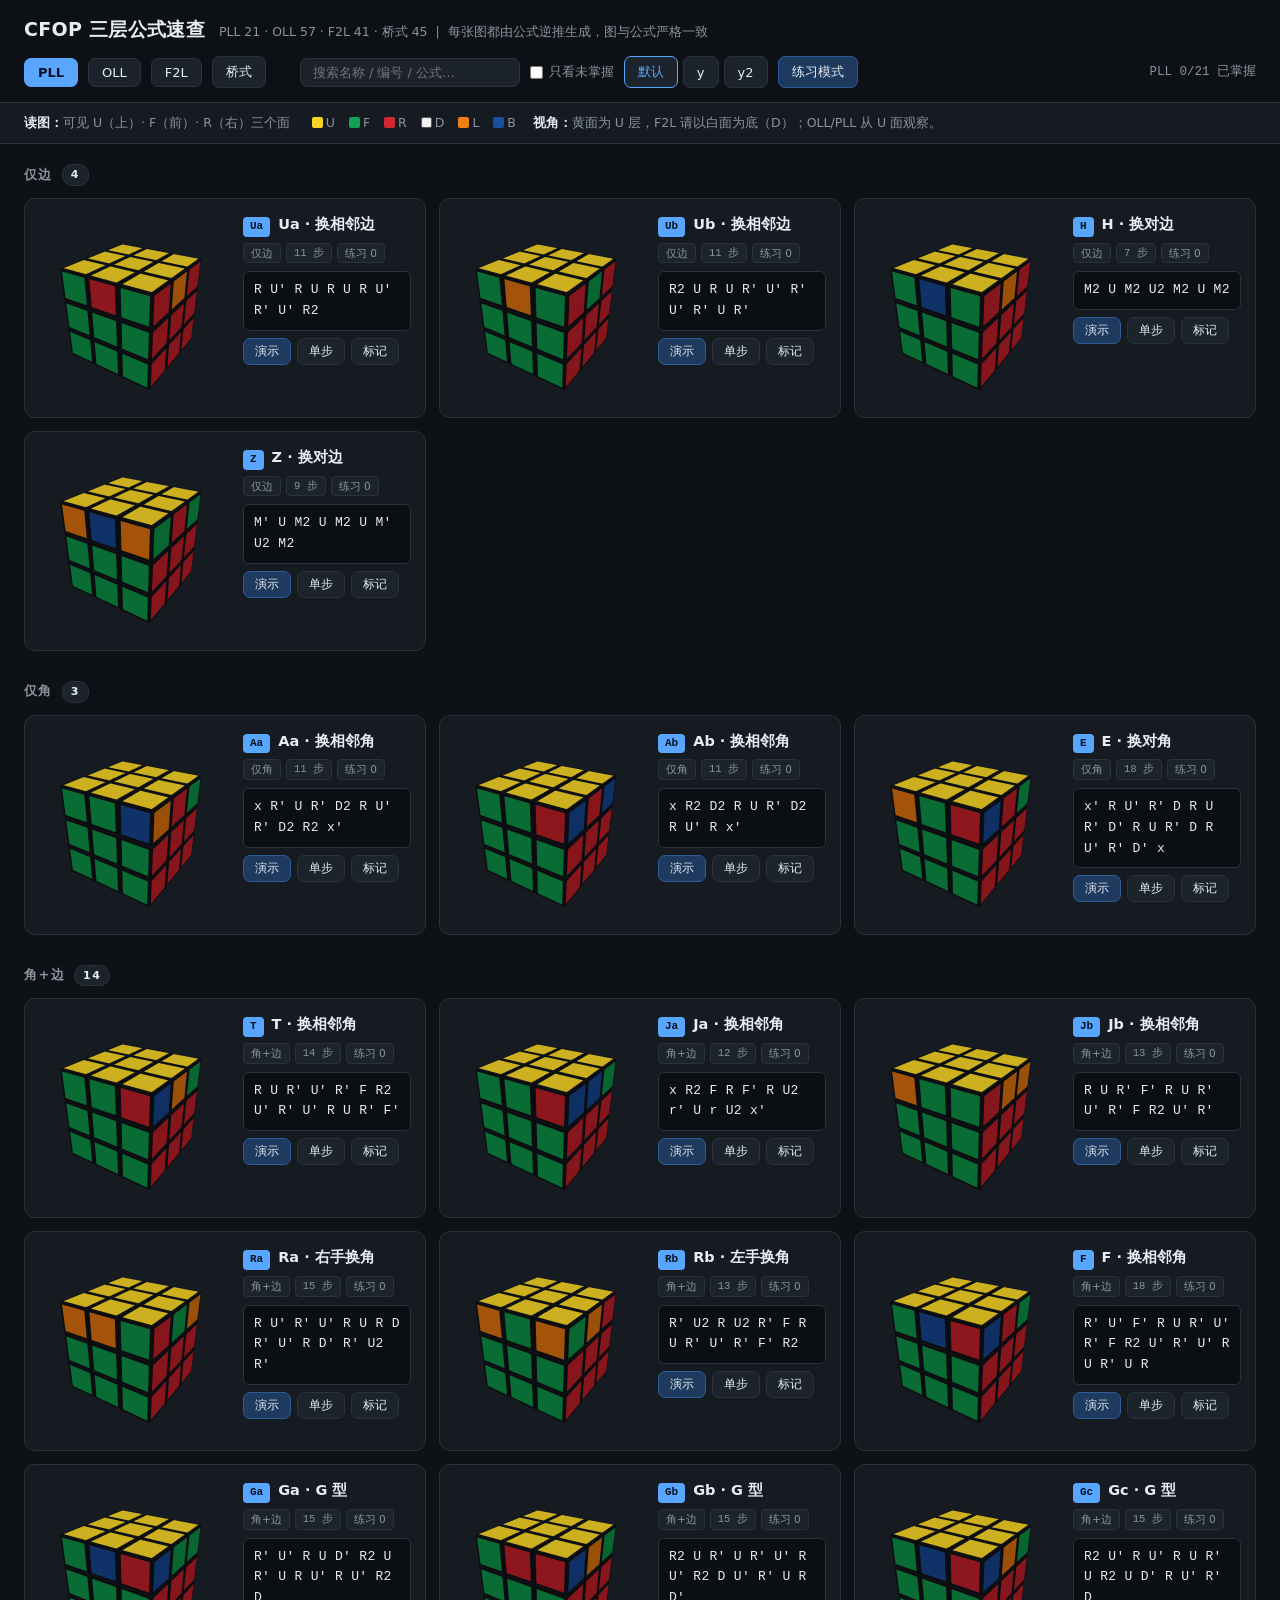
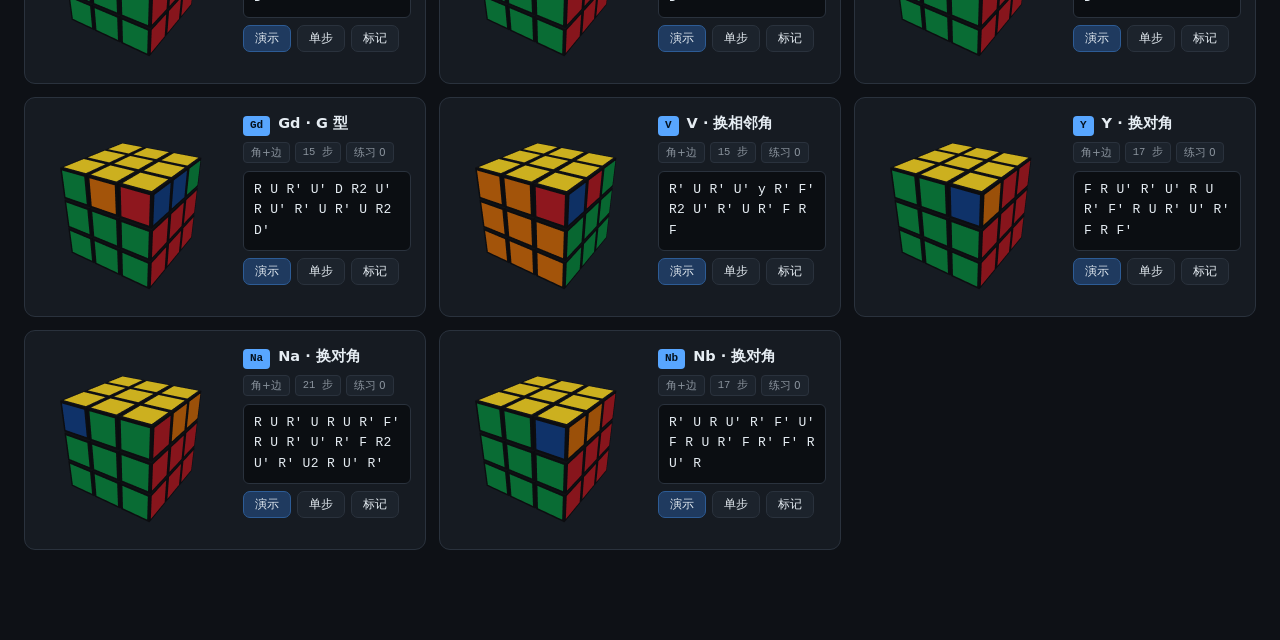
==== commit fae03eca: "Update timer analytics, backup tools, and CFOP training" ====
--- a/cfop/CFOP公式学习.html
+++ b/cfop/CFOP公式学习.html
@@ -4,6 +4,7 @@
 <meta charset="utf-8">
 <meta name="viewport" content="width=device-width,initial-scale=1">
 <title>CFOP 三层公式 · PLL / OLL / F2L + 桥式扩展</title>
+<link rel="icon" href="icon.svg" type="image/svg+xml">
 <style>
 :root {
   --bg: #0e1116;
@@ -117,6 +118,7 @@
   font-size: 10.5px; padding: 1px 7px; border-radius: 4px;
 }
 .tag.warn { color: var(--warn); border-color: #4a3c14; }
+.tag.weak { color: var(--warn); border-color: #6b531a; }
 .tag.moves { font-family: "SF Mono", Consolas, monospace; }
 .alg {
   background: #0b0e12; border: 1px solid var(--line); border-radius: 6px;
@@ -917,6 +919,50 @@
 let practiceQueue = [];
 let practiceIdx = 0;
 let practiceScore = 0;
+let practiceCurrentRecorded = false;
+
+const PRACTICE_STATS_KEY = 'cfop_stats_v1';
+
+function loadPracticeStats() {
+  try {
+    const raw = JSON.parse(localStorage.getItem(PRACTICE_STATS_KEY) || '{}');
+    if (!raw || typeof raw !== 'object' || Array.isArray(raw)) return {};
+    const out = {};
+    for (const [key, value] of Object.entries(raw)) {
+      if (!/^(pll|oll|f2l|bridge):/.test(key) || !value || typeof value !== 'object') continue;
+      const attempts = Math.max(0, Math.floor(Number(value.attempts) || 0));
+      const correct = Math.min(attempts, Math.max(0, Math.floor(Number(value.correct) || 0)));
+      if (attempts) out[key] = { attempts, correct };
+    }
+    return out;
+  } catch (e) {
+    return {};
+  }
+}
+
+function savePracticeStats() {
+  try { localStorage.setItem(PRACTICE_STATS_KEY, JSON.stringify(practiceStats)); } catch (e) { /* 忽略 */ }
+}
+
+let practiceStats = loadPracticeStats();
+
+function practiceRate(stats) {
+  return stats && stats.attempts ? Math.round(stats.correct / stats.attempts * 100) : null;
+}
+
+function practiceWeight(item, kind) {
+  const stats = practiceStats[kind + ':' + item.id];
+  if (!stats || !stats.attempts) return 3;
+  const wrong = stats.attempts - stats.correct;
+  return 1 + wrong * 3 + (stats.correct === 0 ? 1 : 0) + Math.max(0, 5 - stats.attempts) * 0.2;
+}
+
+function buildPracticeQueue(src, kind) {
+  // 先随机打散，再按弱项权重排序；每个 case 在一轮中只出现一次。
+  return src.slice()
+    .sort(() => Math.random() - 0.5)
+    .sort((a, b) => practiceWeight(b, kind) - practiceWeight(a, kind));
+}
 
 /* ---------- 视角控制 ---------- */
 const VIEW = { rot: '' };   // '', 'y', "y'", 'y2'
@@ -965,9 +1011,13 @@
 
   const tags = document.createElement('div');
   tags.className = 'tags';
+  const ps = practiceStats[key];
+  const rate = practiceRate(ps);
+  const weak = ps && ps.attempts && rate < 70;
   tags.innerHTML = `<span class="tag">${item.grp}</span>` +
     (item.frag ? '<span class="tag warn">手法片段 · 需接续</span>' : '') +
-    `<span class="tag moves">${parseAlg(item.alg).length} 步</span>`;
+    `<span class="tag moves">${parseAlg(item.alg).length} 步</span>` +
+    `<span class="tag${weak ? ' weak' : ''}">练习 ${ps ? ps.attempts : 0}${rate != null ? ' · ' + rate + '%' : ''}</span>`;
   info.appendChild(tags);
 
   const alg = document.createElement('div');
@@ -1116,8 +1166,10 @@
   const src = { f2l: f2l, oll: oll, pll: pll, bridge: bridge }[currentTab];
   practiceQueue = src.filter((it) => !mastered.has(currentTab + ':' + it.id));
   if (!practiceQueue.length) practiceQueue = src.slice();
+  practiceQueue = buildPracticeQueue(practiceQueue, currentTab);
   practiceIdx = 0;
   practiceScore = 0;
+  practiceCurrentRecorded = false;
   document.getElementById('practice').hidden = false;
   document.getElementById('main').hidden = true;
   drawPractice();
@@ -1126,6 +1178,7 @@
 function drawPractice() {
   const box = document.getElementById('pCube');
   const it = practiceQueue[practiceIdx];
+  practiceCurrentRecorded = false;
   if (CUBE3D_OK) {
     practiceCubeEnsure().setState(rotateIfNeeded(caseFromAlg(it.alg)));
     document.getElementById('pCtrls').hidden = false;
@@ -1145,7 +1198,18 @@
     b.onclick = () => {
       // PLL 的选项用的是 id（Ua / H / Z …），其他页用的是 name，
       // 两边都要能判对，否则 PLL 练习点了正确答案也不会前进
-      if (c === it.id || c === it.name) { practiceScore++; nextPractice(); }
+      const correct = c === it.id || c === it.name;
+      if (!practiceCurrentRecorded) {
+        practiceCurrentRecorded = true;
+        const key = currentTab + ':' + it.id;
+        const stats = practiceStats[key] || { attempts: 0, correct: 0 };
+        stats.attempts++;
+        if (correct) stats.correct++;
+        practiceStats[key] = stats;
+        savePracticeStats();
+        if (correct) practiceScore++;
+      }
+      if (correct) nextPractice();
       else { b.classList.add('wrong'); setTimeout(() => b.classList.remove('wrong'), 400); }
     };
     wrap.appendChild(b);
@@ -1155,7 +1219,13 @@
 function nextPractice() {
   practiceIdx++;
   if (practiceIdx >= practiceQueue.length) {
-    document.getElementById('pTitle').textContent = `完成！共 ${practiceQueue.length} 题，正确 ${practiceScore}`;
+    const weakCount = practiceQueue.filter((it) => {
+      const stats = practiceStats[currentTab + ':' + it.id];
+      return stats && stats.attempts && stats.correct / stats.attempts < 0.7;
+    }).length;
+    const rate = practiceQueue.length ? Math.round(practiceScore / practiceQueue.length * 100) : 0;
+    document.getElementById('pTitle').textContent =
+      `完成！共 ${practiceQueue.length} 题，正确 ${practiceScore}（${rate}%）· 弱项 ${weakCount} 个`;
     document.getElementById('pCube').innerHTML = '';
     document.getElementById('pChoices').innerHTML = '';
     document.getElementById('pCtrls').hidden = true;
@@ -1208,7 +1278,7 @@
 </script>
 
 <!-- ============ 3D 可视化（Three.js，本地离线库） ============ -->
-<script src="three.min.js"></script>
+<script src="three.global.js"></script>
 <script>
 /* =========================================================
    3D 渲染模块
